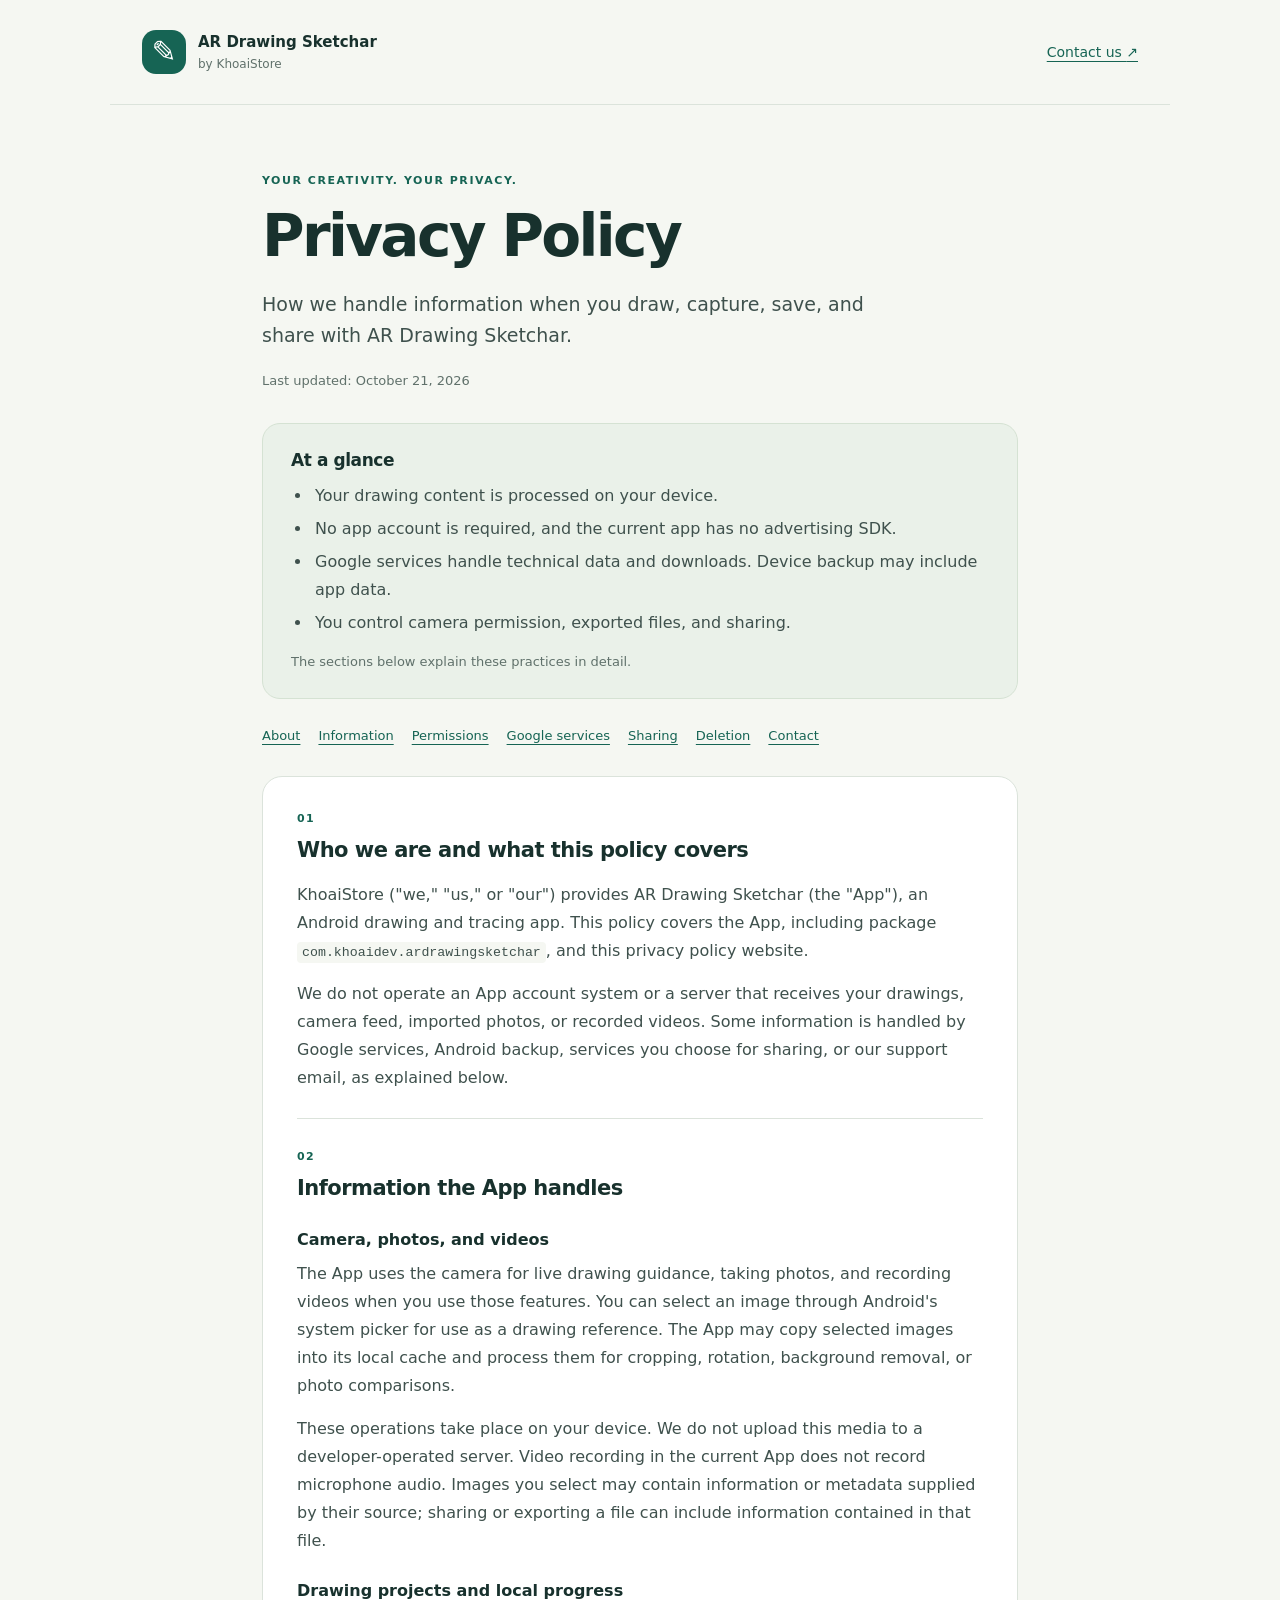
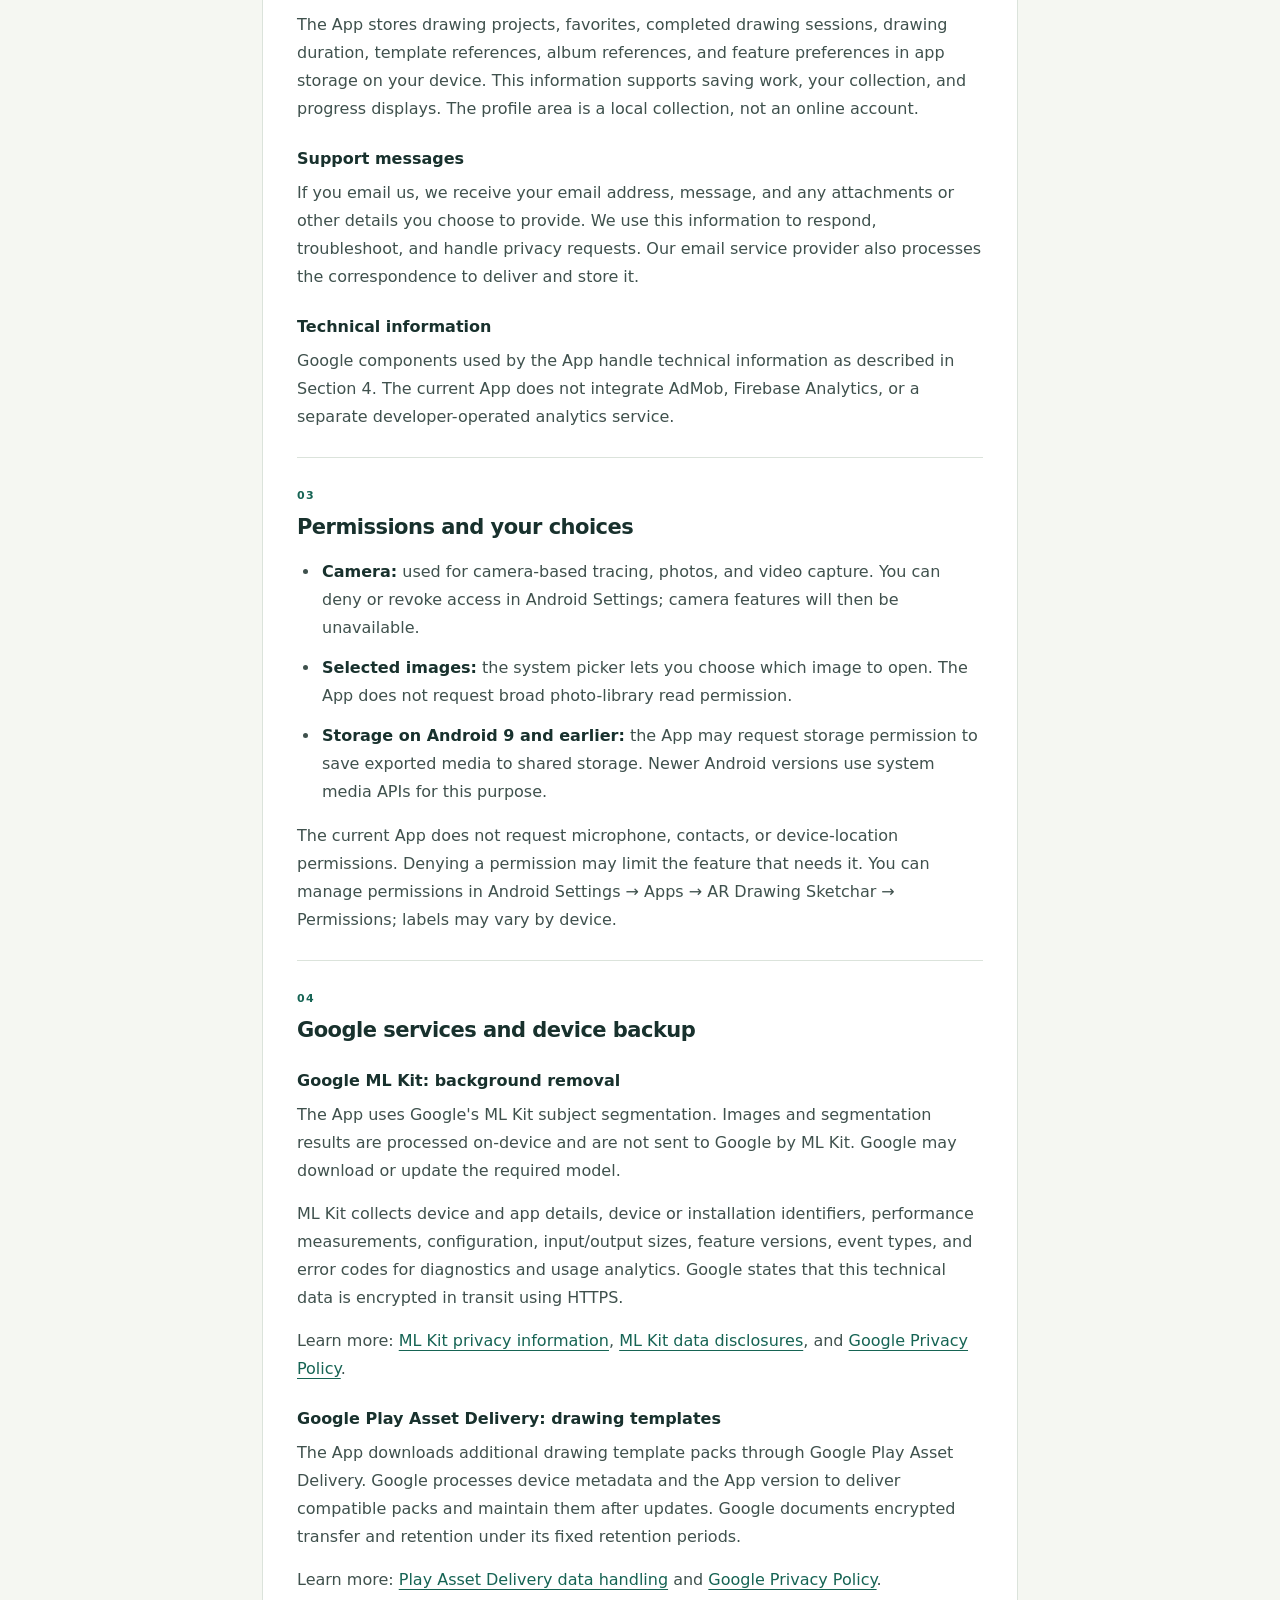
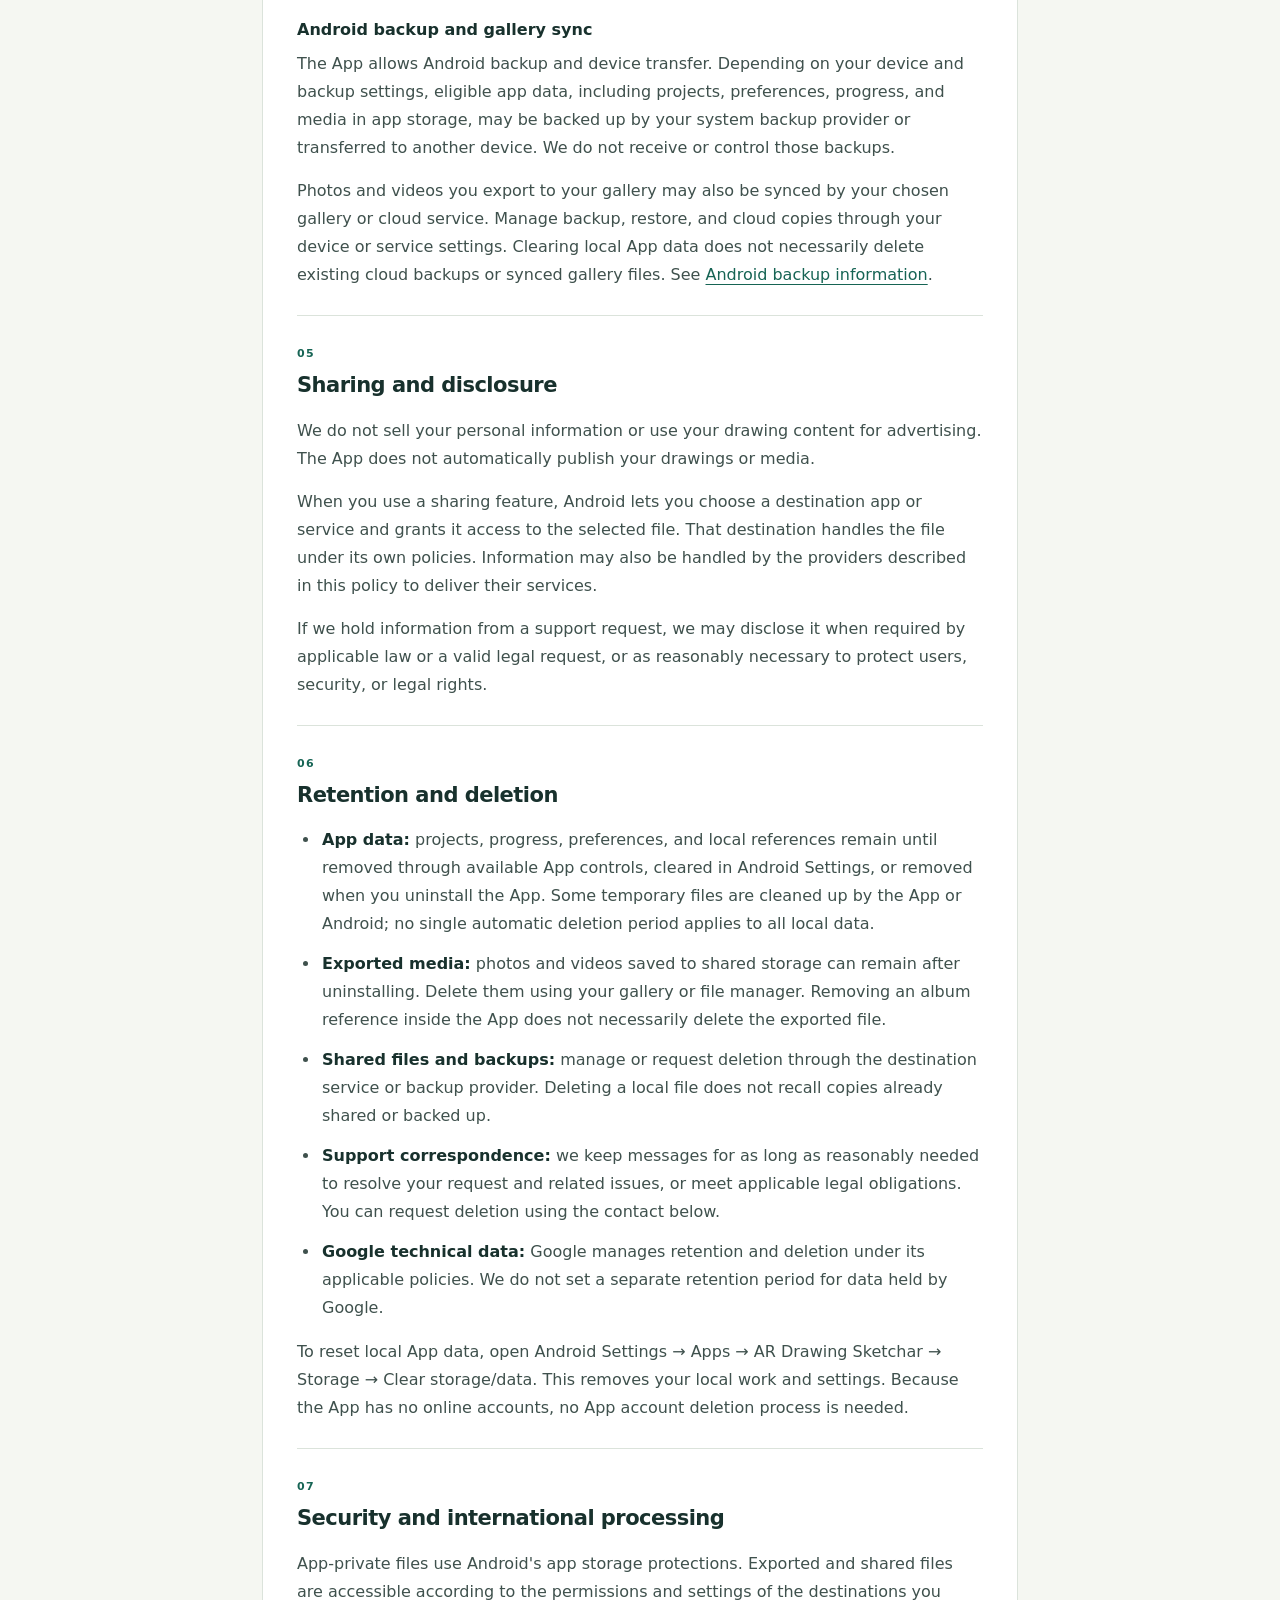
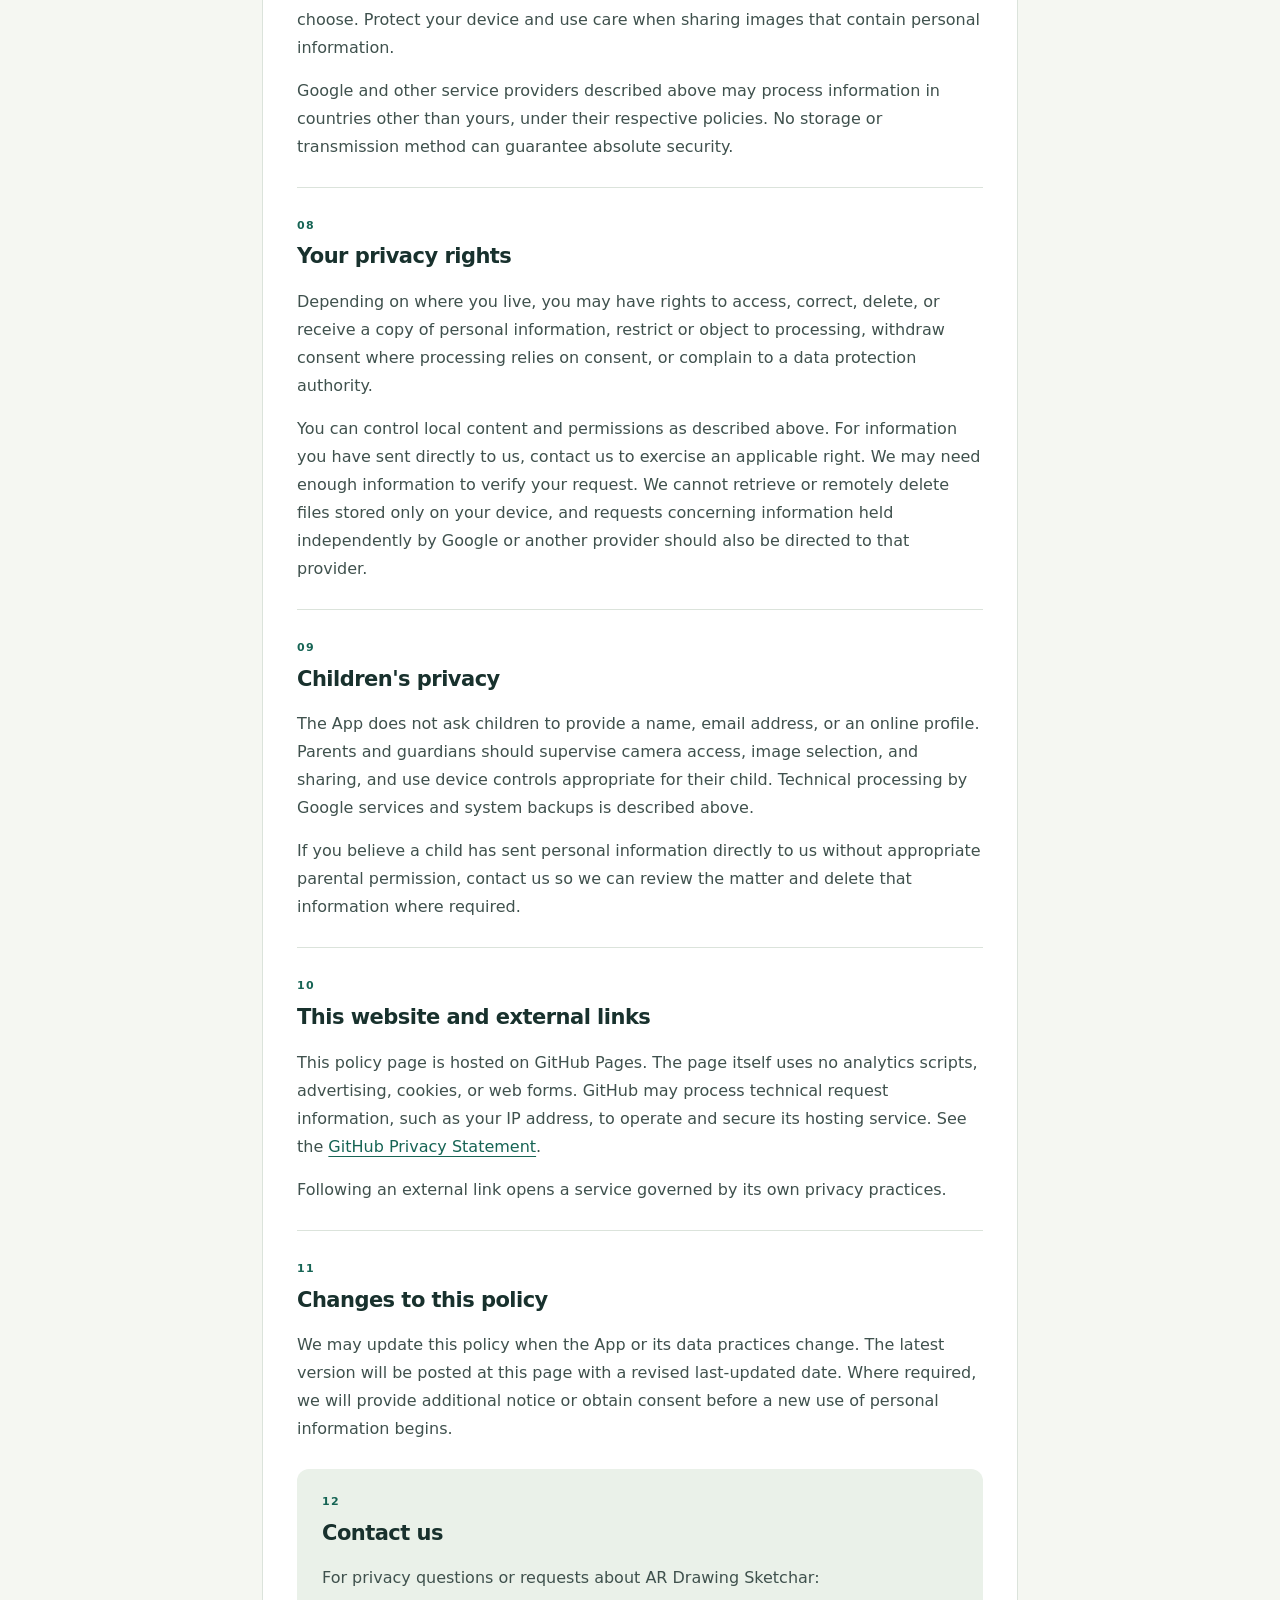
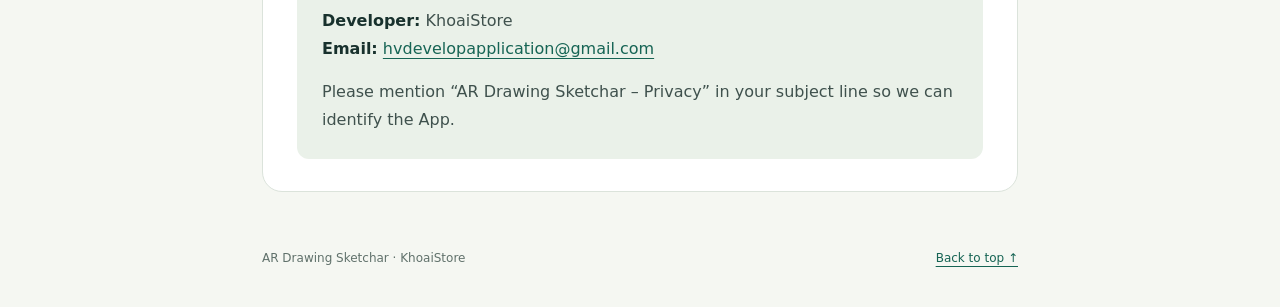
==== index.html @ 825a4960 "Publish AR Drawing Sketchar privacy policy" ====
<!doctype html>
<html lang="en">
<head>
  <meta charset="utf-8">
  <meta name="viewport" content="width=device-width, initial-scale=1">
  <meta name="description" content="Privacy Policy for AR Drawing Sketchar by KhoaiStore. Learn how camera, photos, videos, local drawing data, and Google services are handled.">
  <meta name="color-scheme" content="light">
  <meta name="theme-color" content="#166454">
  <title>Privacy Policy · AR Drawing Sketchar · KhoaiStore</title>
  <link rel="stylesheet" href="styles.css">
</head>
<body>
  <a class="skip-link" href="#policy">Skip to privacy policy</a>
  <header class="site-header">
    <div class="brand"><span class="brand-mark" aria-hidden="true">✎</span><div><strong>AR Drawing Sketchar</strong><span>by KhoaiStore</span></div></div>
    <a class="contact-link" href="mailto:hvdevelopapplication@gmail.com">Contact us <span aria-hidden="true">↗</span></a>
  </header>
  <main id="policy">
    <div class="hero">
      <p class="eyebrow">Your creativity. Your privacy.</p>
      <h1>Privacy Policy</h1>
      <p class="lead">How we handle information when you draw, capture, save, and share with AR Drawing Sketchar.</p>
      <p class="updated">Last updated: <time datetime="2026-10-21">October 21, 2026</time></p>
    </div>
    <aside class="overview" aria-labelledby="overview-title">
      <h2 id="overview-title">At a glance</h2>
      <ul>
        <li>Your drawing content is processed on your device.</li>
        <li>No app account is required, and the current app has no advertising SDK.</li>
        <li>Google services handle technical data and downloads. Device backup may include app data.</li>
        <li>You control camera permission, exported files, and sharing.</li>
      </ul>
      <p>The sections below explain these practices in detail.</p>
    </aside>
    <nav class="contents" aria-label="Policy sections">
      <a href="#about">About</a><a href="#information">Information</a><a href="#permissions">Permissions</a><a href="#services">Google services</a><a href="#sharing">Sharing</a><a href="#retention">Deletion</a><a href="#contact">Contact</a>
    </nav>
    <article>
      <section id="about">
        <h2><span class="section-number">01</span> Who we are and what this policy covers</h2>
        <p>KhoaiStore ("we," "us," or "our") provides AR Drawing Sketchar (the "App"), an Android drawing and tracing app. This policy covers the App, including package <code>com.khoaidev.ardrawingsketchar</code>, and this privacy policy website.</p>
        <p>We do not operate an App account system or a server that receives your drawings, camera feed, imported photos, or recorded videos. Some information is handled by Google services, Android backup, services you choose for sharing, or our support email, as explained below.</p>
      </section>
      <section id="information">
        <h2><span class="section-number">02</span> Information the App handles</h2>
        <h3>Camera, photos, and videos</h3>
        <p>The App uses the camera for live drawing guidance, taking photos, and recording videos when you use those features. You can select an image through Android's system picker for use as a drawing reference. The App may copy selected images into its local cache and process them for cropping, rotation, background removal, or photo comparisons.</p>
        <p>These operations take place on your device. We do not upload this media to a developer-operated server. Video recording in the current App does not record microphone audio. Images you select may contain information or metadata supplied by their source; sharing or exporting a file can include information contained in that file.</p>
        <h3>Drawing projects and local progress</h3>
        <p>The App stores drawing projects, favorites, completed drawing sessions, drawing duration, template references, album references, and feature preferences in app storage on your device. This information supports saving work, your collection, and progress displays. The profile area is a local collection, not an online account.</p>
        <h3>Support messages</h3>
        <p>If you email us, we receive your email address, message, and any attachments or other details you choose to provide. We use this information to respond, troubleshoot, and handle privacy requests. Our email service provider also processes the correspondence to deliver and store it.</p>
        <h3>Technical information</h3>
        <p>Google components used by the App handle technical information as described in Section 4. The current App does not integrate AdMob, Firebase Analytics, or a separate developer-operated analytics service.</p>
      </section>
      <section id="permissions">
        <h2><span class="section-number">03</span> Permissions and your choices</h2>
        <ul>
          <li><strong>Camera:</strong> used for camera-based tracing, photos, and video capture. You can deny or revoke access in Android Settings; camera features will then be unavailable.</li>
          <li><strong>Selected images:</strong> the system picker lets you choose which image to open. The App does not request broad photo-library read permission.</li>
          <li><strong>Storage on Android 9 and earlier:</strong> the App may request storage permission to save exported media to shared storage. Newer Android versions use system media APIs for this purpose.</li>
        </ul>
        <p>The current App does not request microphone, contacts, or device-location permissions. Denying a permission may limit the feature that needs it. You can manage permissions in Android Settings → Apps → AR Drawing Sketchar → Permissions; labels may vary by device.</p>
      </section>
      <section id="services">
        <h2><span class="section-number">04</span> Google services and device backup</h2>
        <h3>Google ML Kit: background removal</h3>
        <p>The App uses Google's ML Kit subject segmentation. Images and segmentation results are processed on-device and are not sent to Google by ML Kit. Google may download or update the required model.</p>
        <p>ML Kit collects device and app details, device or installation identifiers, performance measurements, configuration, input/output sizes, feature versions, event types, and error codes for diagnostics and usage analytics. Google states that this technical data is encrypted in transit using HTTPS.</p>
        <p>Learn more: <a href="https://developers.google.com/ml-kit/terms">ML Kit privacy information</a>, <a href="https://developers.google.com/ml-kit/android-data-disclosure">ML Kit data disclosures</a>, and <a href="https://policies.google.com/privacy">Google Privacy Policy</a>.</p>
        <h3>Google Play Asset Delivery: drawing templates</h3>
        <p>The App downloads additional drawing template packs through Google Play Asset Delivery. Google processes device metadata and the App version to deliver compatible packs and maintain them after updates. Google documents encrypted transfer and retention under its fixed retention periods.</p>
        <p>Learn more: <a href="https://developer.android.com/guide/playcore/asset-delivery">Play Asset Delivery data handling</a> and <a href="https://policies.google.com/privacy">Google Privacy Policy</a>.</p>
        <h3>Android backup and gallery sync</h3>
        <p>The App allows Android backup and device transfer. Depending on your device and backup settings, eligible app data, including projects, preferences, progress, and media in app storage, may be backed up by your system backup provider or transferred to another device. We do not receive or control those backups.</p>
        <p>Photos and videos you export to your gallery may also be synced by your chosen gallery or cloud service. Manage backup, restore, and cloud copies through your device or service settings. Clearing local App data does not necessarily delete existing cloud backups or synced gallery files. See <a href="https://developer.android.com/identity/data/autobackup">Android backup information</a>.</p>
      </section>
      <section id="sharing">
        <h2><span class="section-number">05</span> Sharing and disclosure</h2>
        <p>We do not sell your personal information or use your drawing content for advertising. The App does not automatically publish your drawings or media.</p>
        <p>When you use a sharing feature, Android lets you choose a destination app or service and grants it access to the selected file. That destination handles the file under its own policies. Information may also be handled by the providers described in this policy to deliver their services.</p>
        <p>If we hold information from a support request, we may disclose it when required by applicable law or a valid legal request, or as reasonably necessary to protect users, security, or legal rights.</p>
      </section>
      <section id="retention">
        <h2><span class="section-number">06</span> Retention and deletion</h2>
        <ul>
          <li><strong>App data:</strong> projects, progress, preferences, and local references remain until removed through available App controls, cleared in Android Settings, or removed when you uninstall the App. Some temporary files are cleaned up by the App or Android; no single automatic deletion period applies to all local data.</li>
          <li><strong>Exported media:</strong> photos and videos saved to shared storage can remain after uninstalling. Delete them using your gallery or file manager. Removing an album reference inside the App does not necessarily delete the exported file.</li>
          <li><strong>Shared files and backups:</strong> manage or request deletion through the destination service or backup provider. Deleting a local file does not recall copies already shared or backed up.</li>
          <li><strong>Support correspondence:</strong> we keep messages for as long as reasonably needed to resolve your request and related issues, or meet applicable legal obligations. You can request deletion using the contact below.</li>
          <li><strong>Google technical data:</strong> Google manages retention and deletion under its applicable policies. We do not set a separate retention period for data held by Google.</li>
        </ul>
        <p>To reset local App data, open Android Settings → Apps → AR Drawing Sketchar → Storage → Clear storage/data. This removes your local work and settings. Because the App has no online accounts, no App account deletion process is needed.</p>
      </section>
      <section id="security">
        <h2><span class="section-number">07</span> Security and international processing</h2>
        <p>App-private files use Android's app storage protections. Exported and shared files are accessible according to the permissions and settings of the destinations you choose. Protect your device and use care when sharing images that contain personal information.</p>
        <p>Google and other service providers described above may process information in countries other than yours, under their respective policies. No storage or transmission method can guarantee absolute security.</p>
      </section>
      <section id="rights">
        <h2><span class="section-number">08</span> Your privacy rights</h2>
        <p>Depending on where you live, you may have rights to access, correct, delete, or receive a copy of personal information, restrict or object to processing, withdraw consent where processing relies on consent, or complain to a data protection authority.</p>
        <p>You can control local content and permissions as described above. For information you have sent directly to us, contact us to exercise an applicable right. We may need enough information to verify your request. We cannot retrieve or remotely delete files stored only on your device, and requests concerning information held independently by Google or another provider should also be directed to that provider.</p>
      </section>
      <section id="children">
        <h2><span class="section-number">09</span> Children's privacy</h2>
        <p>The App does not ask children to provide a name, email address, or an online profile. Parents and guardians should supervise camera access, image selection, and sharing, and use device controls appropriate for their child. Technical processing by Google services and system backups is described above.</p>
        <p>If you believe a child has sent personal information directly to us without appropriate parental permission, contact us so we can review the matter and delete that information where required.</p>
      </section>
      <section id="website">
        <h2><span class="section-number">10</span> This website and external links</h2>
        <p>This policy page is hosted on GitHub Pages. The page itself uses no analytics scripts, advertising, cookies, or web forms. GitHub may process technical request information, such as your IP address, to operate and secure its hosting service. See the <a href="https://docs.github.com/en/site-policy/privacy-policies/github-general-privacy-statement">GitHub Privacy Statement</a>.</p>
        <p>Following an external link opens a service governed by its own privacy practices.</p>
      </section>
      <section id="changes">
        <h2><span class="section-number">11</span> Changes to this policy</h2>
        <p>We may update this policy when the App or its data practices change. The latest version will be posted at this page with a revised last-updated date. Where required, we will provide additional notice or obtain consent before a new use of personal information begins.</p>
      </section>
      <section id="contact" class="contact-card">
        <h2><span class="section-number">12</span> Contact us</h2>
        <p>For privacy questions or requests about AR Drawing Sketchar:</p>
        <p><strong>Developer:</strong> KhoaiStore<br><strong>Email:</strong> <a href="mailto:hvdevelopapplication@gmail.com">hvdevelopapplication@gmail.com</a></p>
        <p>Please mention “AR Drawing Sketchar – Privacy” in your subject line so we can identify the App.</p>
      </section>
    </article>
  </main>
  <footer><p>AR Drawing Sketchar · KhoaiStore</p><a href="#policy">Back to top ↑</a></footer>
</body>
</html>
---- styles.css ----
:root{--ink:#18312d;--body:#3f514d;--muted:#60716b;--green:#166454;--paper:#fff;--canvas:#f5f7f2;--line:#dbe3db;--soft:#eaf1e9}
*{box-sizing:border-box}
html{scroll-behavior:smooth;scroll-padding-top:24px}
body{margin:0;background:var(--canvas);color:var(--body);font-family:system-ui,-apple-system,BlinkMacSystemFont,"Segoe UI",sans-serif;font-size:16px;line-height:1.75;-webkit-font-smoothing:antialiased}
a{color:var(--green);text-underline-offset:4px;text-decoration-thickness:1px;overflow-wrap:anywhere}
a:hover{text-decoration-thickness:2px}
a:focus-visible{outline:3px solid var(--green);outline-offset:5px;border-radius:2px}
.skip-link{position:absolute;top:-80px;left:16px;padding:10px 16px;background:var(--paper);z-index:2}
.skip-link:focus{top:12px}
.site-header{max-width:1060px;margin:auto;padding:30px 32px;display:flex;align-items:center;justify-content:space-between;gap:24px;border-bottom:1px solid var(--line)}
.brand{display:flex;align-items:center;gap:12px;color:var(--ink);line-height:1.4}
.brand-mark{display:grid;place-items:center;width:44px;height:44px;background:var(--green);color:#fff;font-size:30px;border-radius:14px;flex:none}
.brand strong{display:block;font-size:15px;font-weight:650}
.brand span:not(.brand-mark){display:block;font-size:12px;color:var(--muted);margin-top:3px}
.contact-link{font-size:14px;white-space:nowrap}
main{max-width:820px;margin:0 auto;padding:0 32px 56px}
.hero{padding:66px 0 30px}
.eyebrow{text-transform:uppercase;letter-spacing:.14em;color:var(--green);font-size:11px;font-weight:750;margin:0 0 14px}
h1{font-size:clamp(38px,7vw,58px);line-height:1.12;letter-spacing:-.045em;font-weight:650;color:var(--ink);margin:0 0 20px}
.lead{font-size:19px;line-height:1.6;max-width:620px;margin:0 0 20px}
.updated{font-size:13px;color:var(--muted);margin:0}
.overview{background:var(--soft);border:1px solid #d5e2d3;border-radius:18px;padding:24px 28px;margin-bottom:26px}
.overview h2{font-size:17px;margin:0 0 10px}
.overview ul{padding-left:21px;margin:0}
.overview li{padding-left:3px;margin:5px 0}
.overview p{font-size:13px;color:var(--muted);margin:14px 0 0}
.contents{display:flex;flex-wrap:wrap;gap:9px 18px;padding:0 0 28px;font-size:13px}
article{background:var(--paper);border:1px solid var(--line);border-radius:20px;padding:4px 34px 32px}
section{padding-top:30px;scroll-margin-top:20px}
section+section{margin-top:26px;border-top:1px solid var(--line)}
h2{font-size:21px;font-weight:650;letter-spacing:-.025em;line-height:1.45;color:var(--ink);margin:0 0 16px}
.section-number{display:block;font-size:11px;letter-spacing:.12em;color:var(--green);margin-bottom:8px}
h3{font-size:16px;color:var(--ink);line-height:1.5;margin:24px 0 8px;font-weight:650}
p{margin:0 0 15px}
section p:last-child{margin-bottom:0}
ul{padding-left:23px;margin:0 0 16px}
li{margin:0 0 12px;padding-left:2px}
strong{color:var(--ink);font-weight:650}
code{font-size:.83em;background:var(--canvas);padding:3px 5px;border-radius:4px;overflow-wrap:anywhere}
.contact-card{background:var(--soft);padding:25px;border-radius:12px;border-top:0}
footer{max-width:820px;margin:0 auto;padding:0 32px 38px;display:flex;justify-content:space-between;gap:20px;color:var(--muted);font-size:12px}
footer p{margin:0}
@media(max-width:540px){.site-header{padding:22px 20px;gap:14px}.brand strong{font-size:13px}.brand-mark{height:38px;width:38px}.contact-link{font-size:12px}main{padding:0 18px 36px}.hero{padding-top:44px}.lead{font-size:17px}.overview{padding:21px}.contents{gap:8px 16px}article{padding:0 21px 24px;border-radius:16px}h2{font-size:20px}.contact-card{padding:20px;margin-left:-5px;margin-right:-5px}footer{padding:0 20px 28px;flex-wrap:wrap}}
@media(prefers-reduced-motion:reduce){html{scroll-behavior:auto}}
@media print{body{background:#fff;color:#111;font-size:11pt}.site-header,.skip-link,.contents,footer{display:none}main{max-width:none;padding:0}.hero{padding:0 0 20px}h1{font-size:30pt}.lead{font-size:12pt}.overview{background:none;border:1px solid #aaa}article{border:0;padding:0}section{padding-top:18px}h2,h3{break-after:avoid}a{color:inherit}p,li{orphans:3;widows:3}.contact-card{background:none;border:1px solid #aaa}}
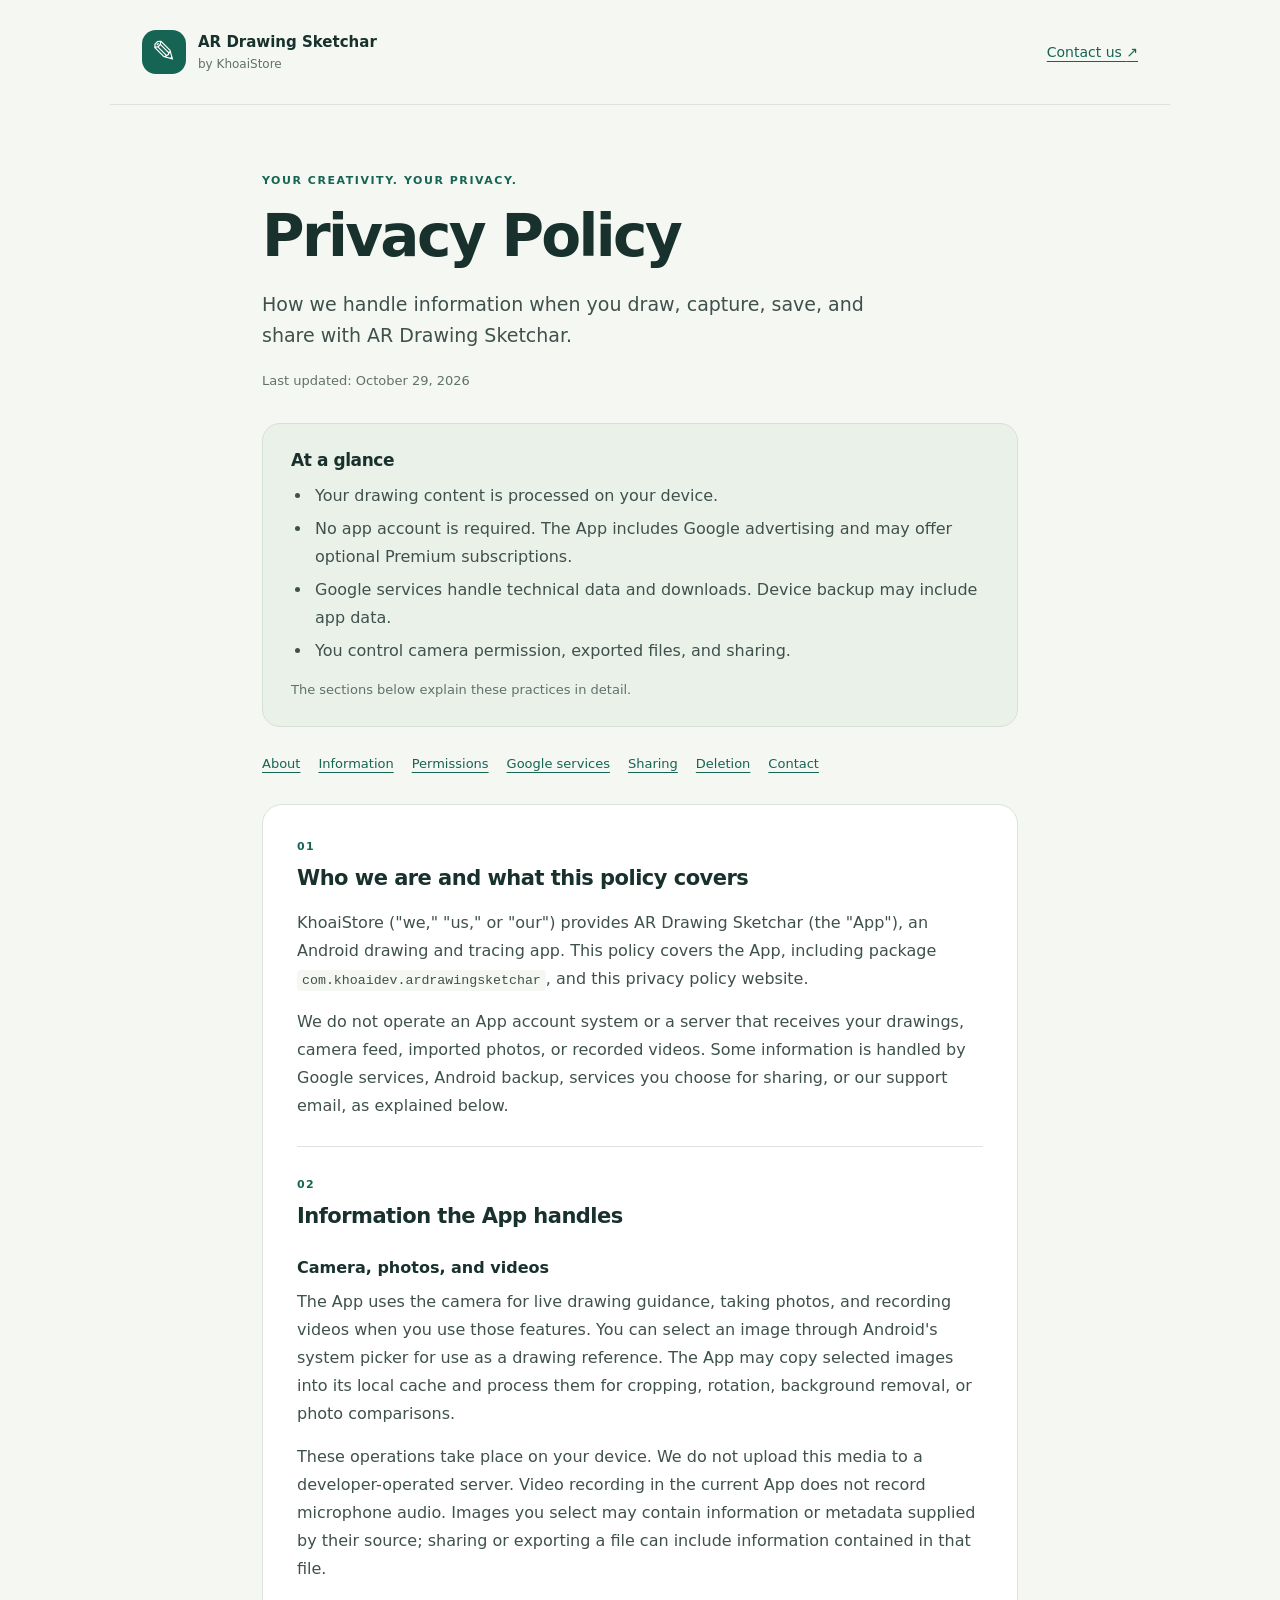
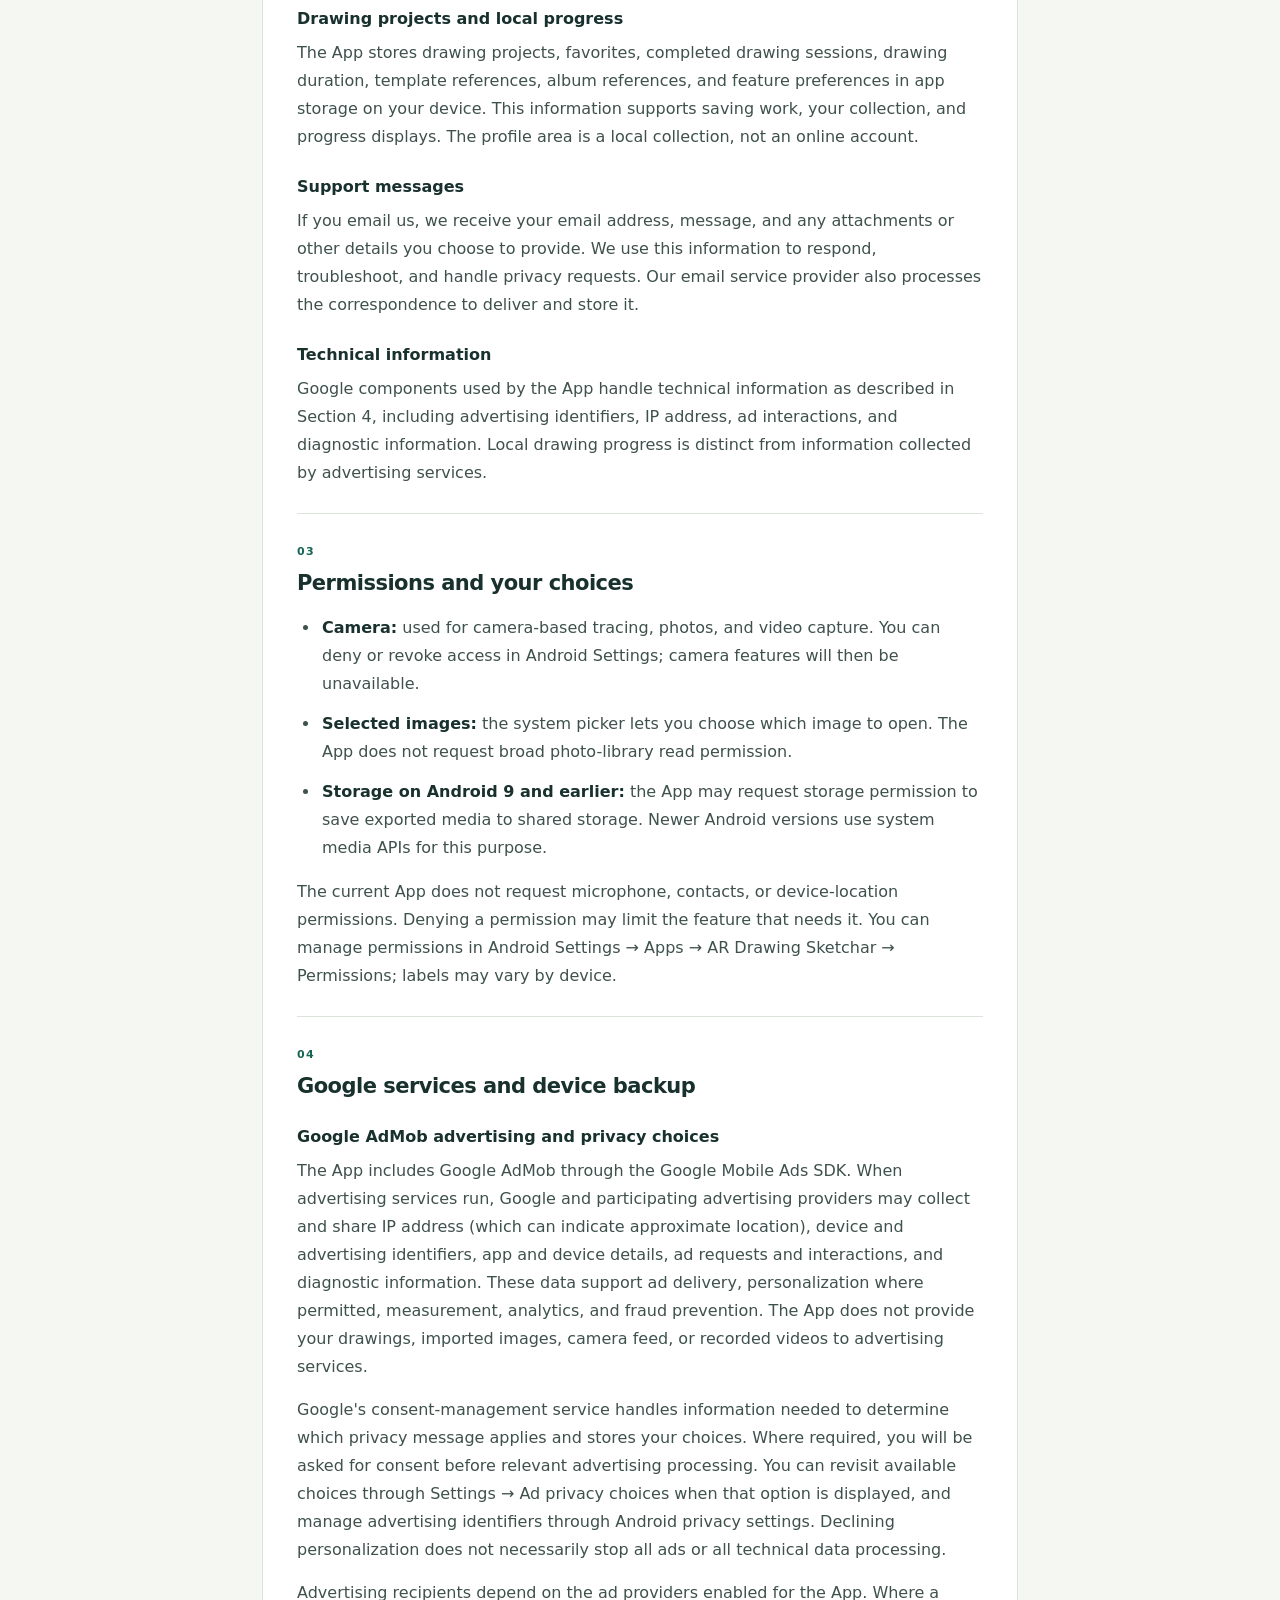
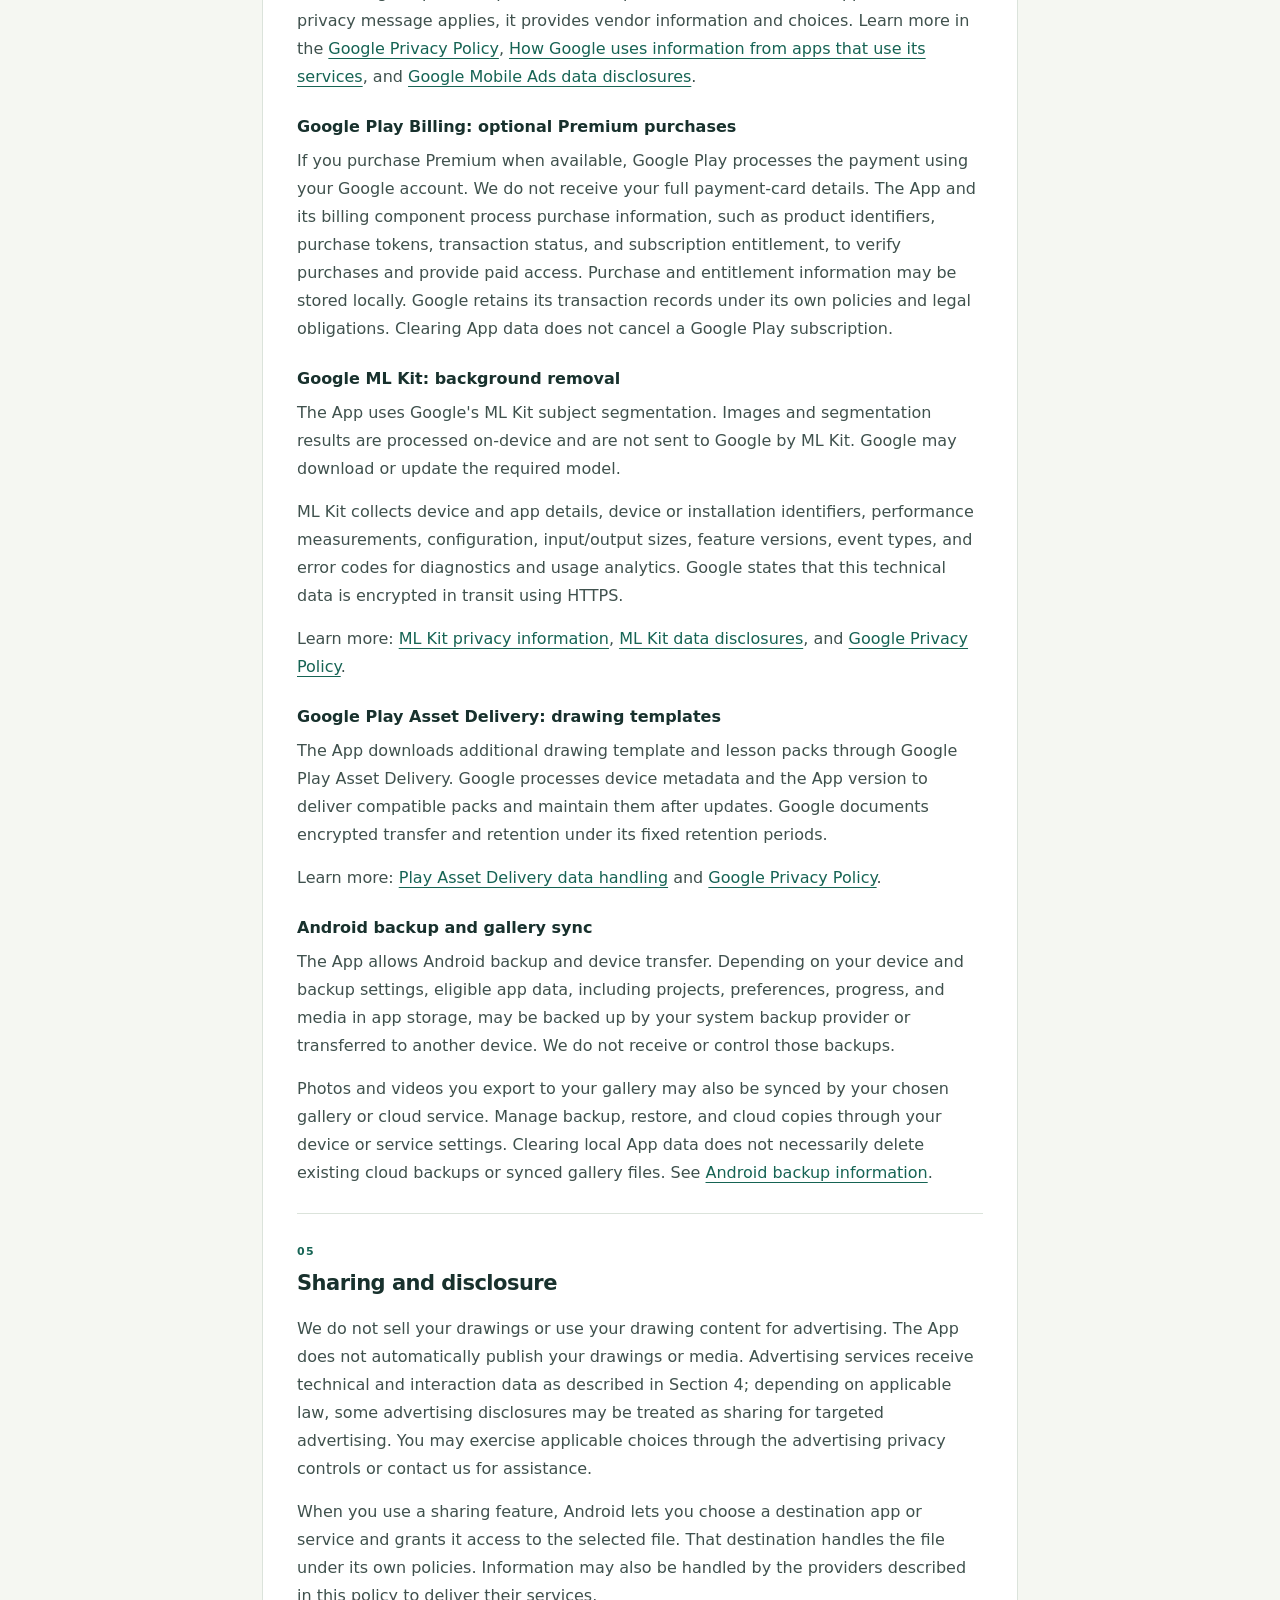
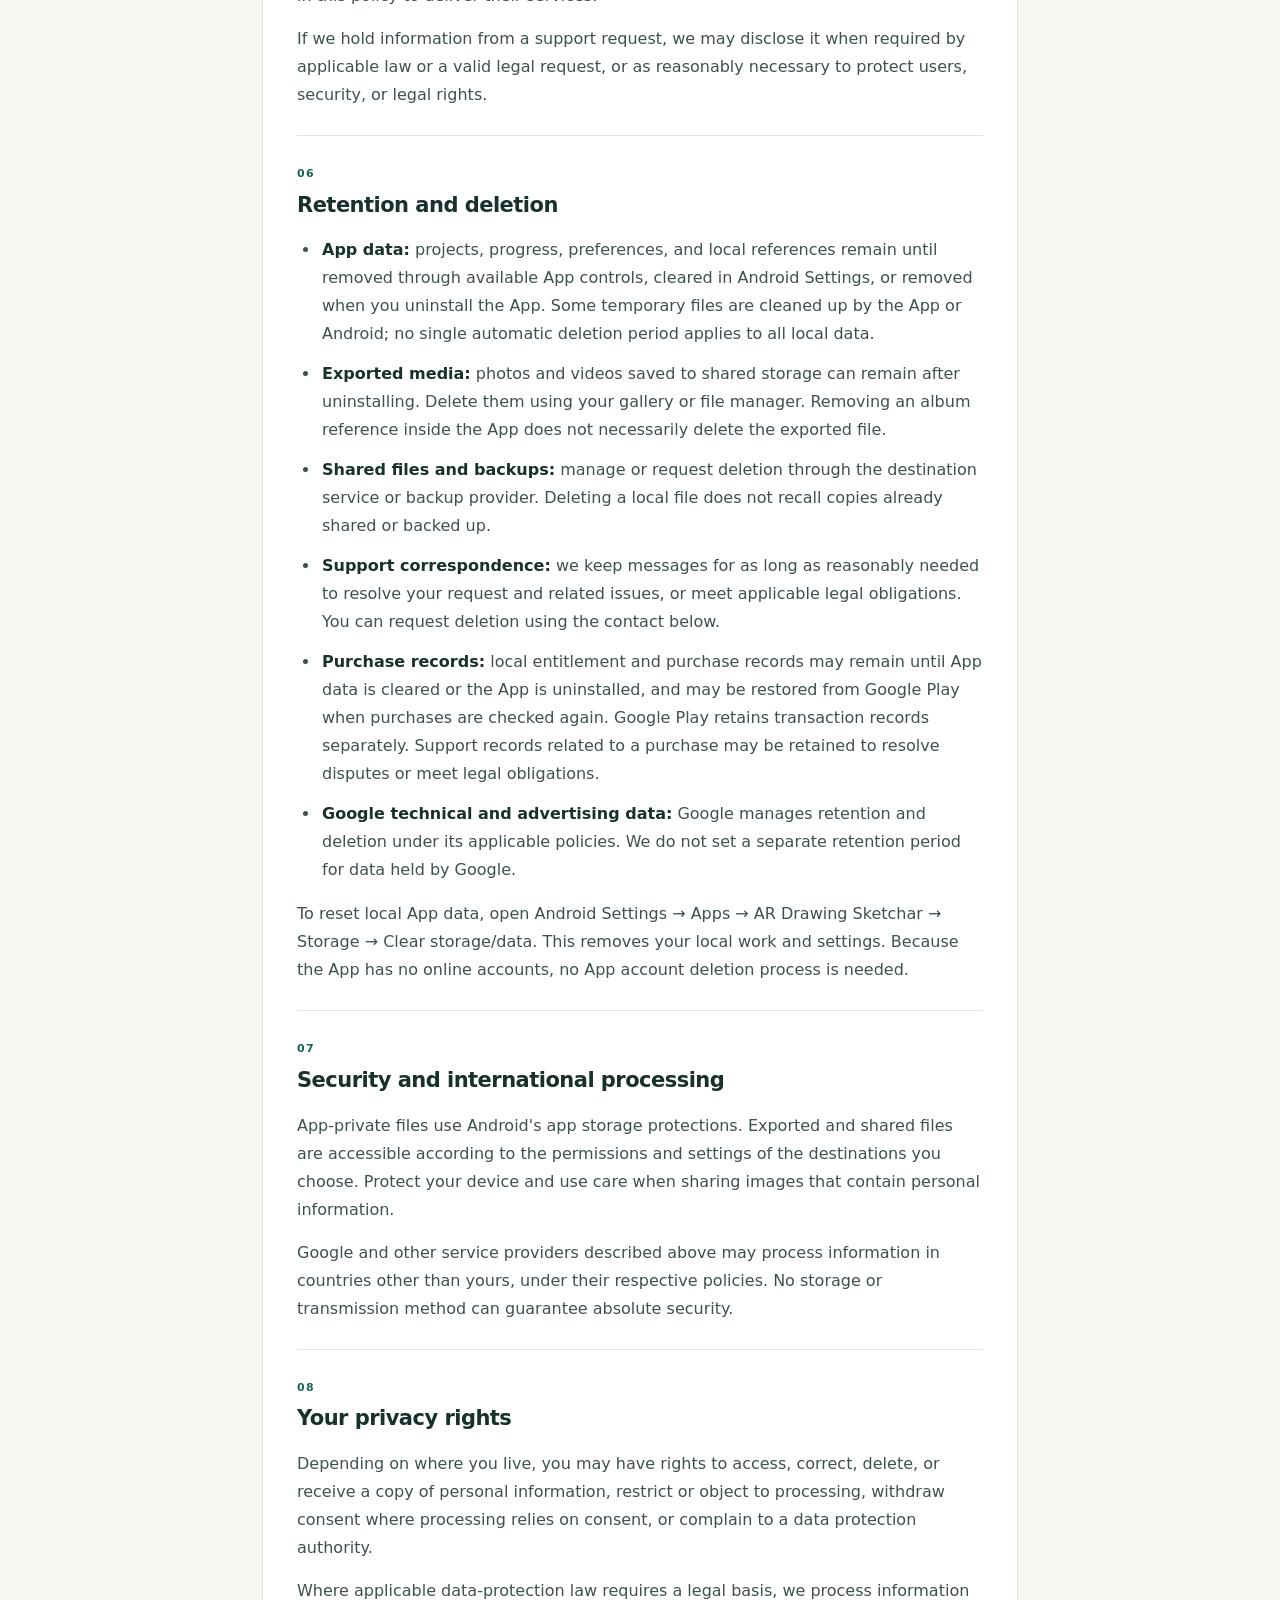
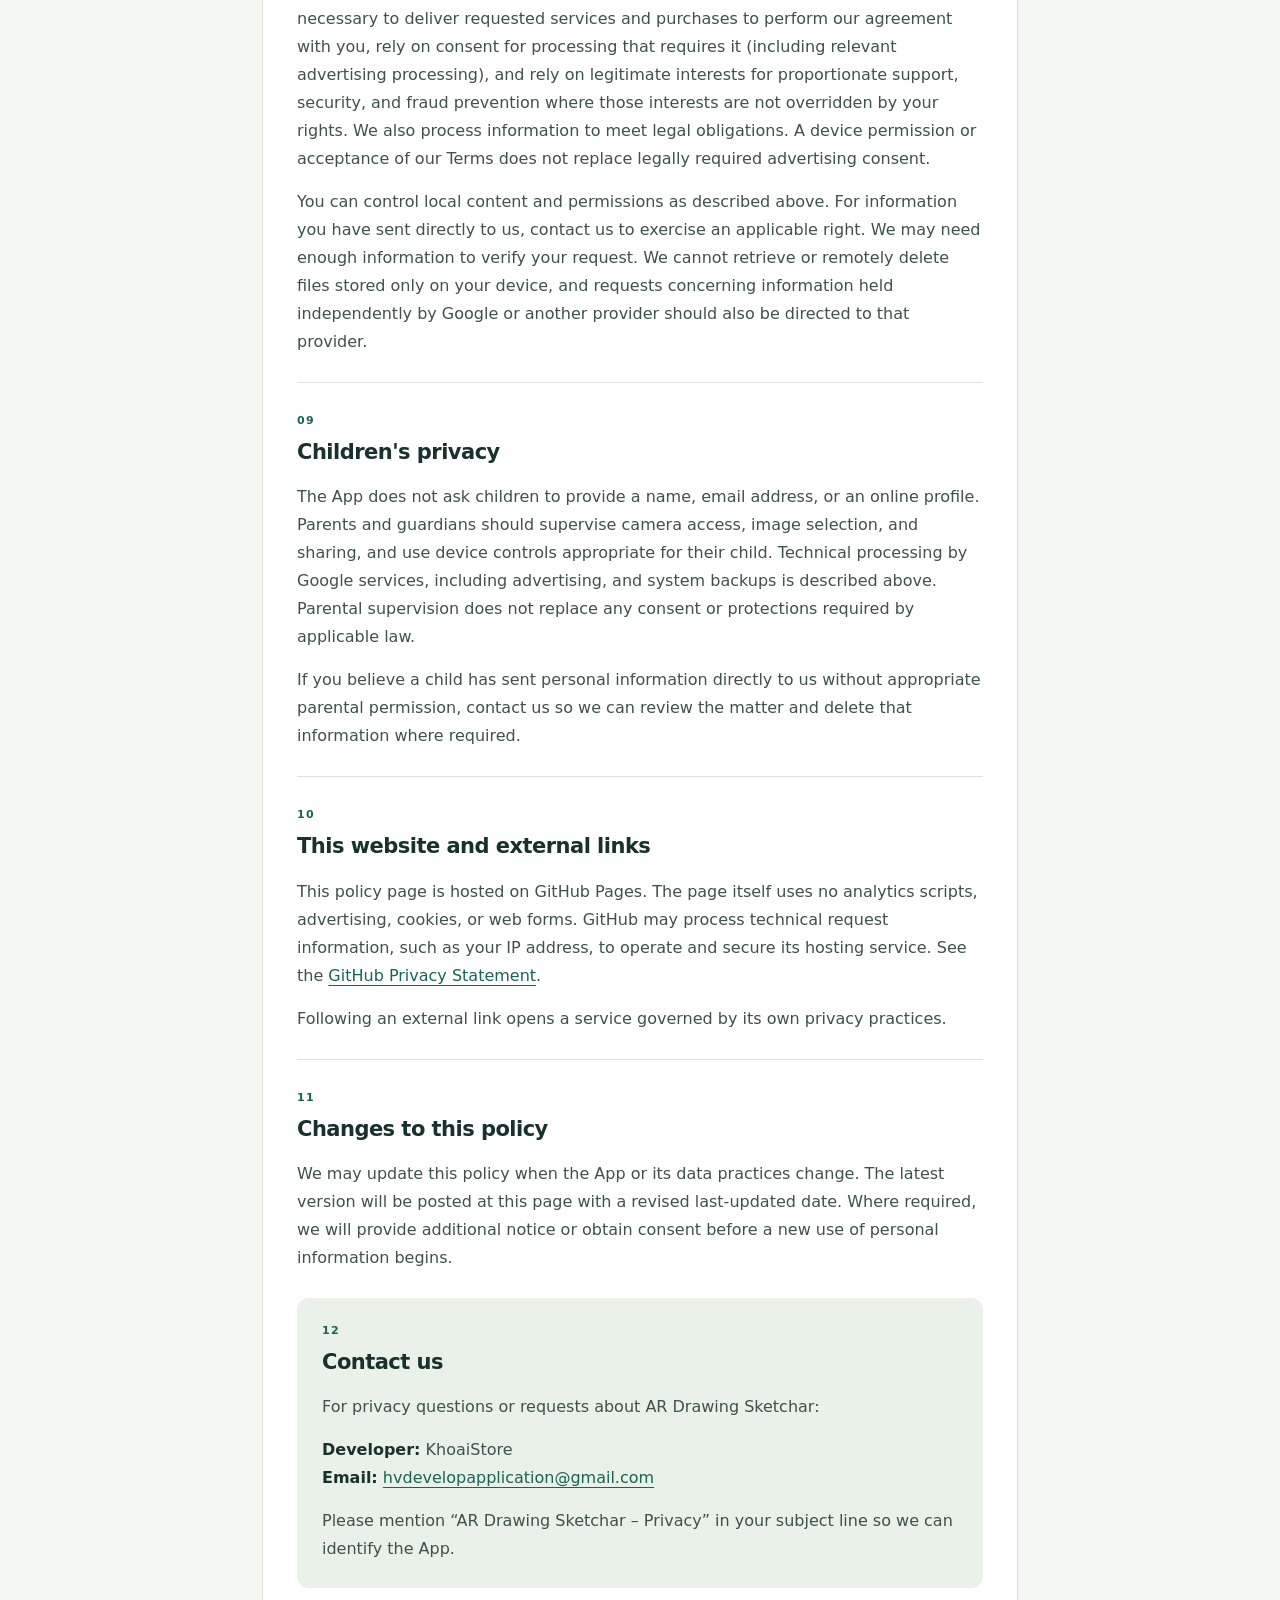
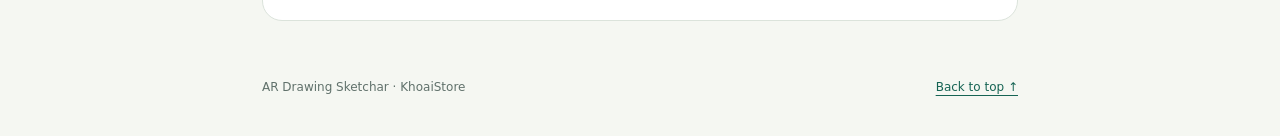
==== commit e1d46b4d: "Update privacy policy for advertising and Premium purchases" ====
--- a/index.html
+++ b/index.html
@@ -20,13 +20,13 @@
       <p class="eyebrow">Your creativity. Your privacy.</p>
       <h1>Privacy Policy</h1>
       <p class="lead">How we handle information when you draw, capture, save, and share with AR Drawing Sketchar.</p>
-      <p class="updated">Last updated: <time datetime="2026-10-21">October 21, 2026</time></p>
+      <p class="updated">Last updated: <time datetime="2026-10-29">October 29, 2026</time></p>
     </div>
     <aside class="overview" aria-labelledby="overview-title">
       <h2 id="overview-title">At a glance</h2>
       <ul>
         <li>Your drawing content is processed on your device.</li>
-        <li>No app account is required, and the current app has no advertising SDK.</li>
+        <li>No app account is required. The App includes Google advertising and may offer optional Premium subscriptions.</li>
         <li>Google services handle technical data and downloads. Device backup may include app data.</li>
         <li>You control camera permission, exported files, and sharing.</li>
       </ul>
@@ -51,7 +51,7 @@
         <h3>Support messages</h3>
         <p>If you email us, we receive your email address, message, and any attachments or other details you choose to provide. We use this information to respond, troubleshoot, and handle privacy requests. Our email service provider also processes the correspondence to deliver and store it.</p>
         <h3>Technical information</h3>
-        <p>Google components used by the App handle technical information as described in Section 4. The current App does not integrate AdMob, Firebase Analytics, or a separate developer-operated analytics service.</p>
+        <p>Google components used by the App handle technical information as described in Section 4, including advertising identifiers, IP address, ad interactions, and diagnostic information. Local drawing progress is distinct from information collected by advertising services.</p>
       </section>
       <section id="permissions">
         <h2><span class="section-number">03</span> Permissions and your choices</h2>
@@ -64,12 +64,18 @@
       </section>
       <section id="services">
         <h2><span class="section-number">04</span> Google services and device backup</h2>
+        <h3>Google AdMob advertising and privacy choices</h3>
+        <p>The App includes Google AdMob through the Google Mobile Ads SDK. When advertising services run, Google and participating advertising providers may collect and share IP address (which can indicate approximate location), device and advertising identifiers, app and device details, ad requests and interactions, and diagnostic information. These data support ad delivery, personalization where permitted, measurement, analytics, and fraud prevention. The App does not provide your drawings, imported images, camera feed, or recorded videos to advertising services.</p>
+        <p>Google's consent-management service handles information needed to determine which privacy message applies and stores your choices. Where required, you will be asked for consent before relevant advertising processing. You can revisit available choices through Settings → Ad privacy choices when that option is displayed, and manage advertising identifiers through Android privacy settings. Declining personalization does not necessarily stop all ads or all technical data processing.</p>
+        <p>Advertising recipients depend on the ad providers enabled for the App. Where a privacy message applies, it provides vendor information and choices. Learn more in the <a href="https://policies.google.com/privacy">Google Privacy Policy</a>, <a href="https://policies.google.com/technologies/partner-sites">How Google uses information from apps that use its services</a>, and <a href="https://developers.google.com/admob/android/next-gen/privacy/play-data-disclosure">Google Mobile Ads data disclosures</a>.</p>
+        <h3>Google Play Billing: optional Premium purchases</h3>
+        <p>If you purchase Premium when available, Google Play processes the payment using your Google account. We do not receive your full payment-card details. The App and its billing component process purchase information, such as product identifiers, purchase tokens, transaction status, and subscription entitlement, to verify purchases and provide paid access. Purchase and entitlement information may be stored locally. Google retains its transaction records under its own policies and legal obligations. Clearing App data does not cancel a Google Play subscription.</p>
         <h3>Google ML Kit: background removal</h3>
         <p>The App uses Google's ML Kit subject segmentation. Images and segmentation results are processed on-device and are not sent to Google by ML Kit. Google may download or update the required model.</p>
         <p>ML Kit collects device and app details, device or installation identifiers, performance measurements, configuration, input/output sizes, feature versions, event types, and error codes for diagnostics and usage analytics. Google states that this technical data is encrypted in transit using HTTPS.</p>
         <p>Learn more: <a href="https://developers.google.com/ml-kit/terms">ML Kit privacy information</a>, <a href="https://developers.google.com/ml-kit/android-data-disclosure">ML Kit data disclosures</a>, and <a href="https://policies.google.com/privacy">Google Privacy Policy</a>.</p>
         <h3>Google Play Asset Delivery: drawing templates</h3>
-        <p>The App downloads additional drawing template packs through Google Play Asset Delivery. Google processes device metadata and the App version to deliver compatible packs and maintain them after updates. Google documents encrypted transfer and retention under its fixed retention periods.</p>
+        <p>The App downloads additional drawing template and lesson packs through Google Play Asset Delivery. Google processes device metadata and the App version to deliver compatible packs and maintain them after updates. Google documents encrypted transfer and retention under its fixed retention periods.</p>
         <p>Learn more: <a href="https://developer.android.com/guide/playcore/asset-delivery">Play Asset Delivery data handling</a> and <a href="https://policies.google.com/privacy">Google Privacy Policy</a>.</p>
         <h3>Android backup and gallery sync</h3>
         <p>The App allows Android backup and device transfer. Depending on your device and backup settings, eligible app data, including projects, preferences, progress, and media in app storage, may be backed up by your system backup provider or transferred to another device. We do not receive or control those backups.</p>
@@ -77,7 +83,7 @@
       </section>
       <section id="sharing">
         <h2><span class="section-number">05</span> Sharing and disclosure</h2>
-        <p>We do not sell your personal information or use your drawing content for advertising. The App does not automatically publish your drawings or media.</p>
+        <p>We do not sell your drawings or use your drawing content for advertising. The App does not automatically publish your drawings or media. Advertising services receive technical and interaction data as described in Section 4; depending on applicable law, some advertising disclosures may be treated as sharing for targeted advertising. You may exercise applicable choices through the advertising privacy controls or contact us for assistance.</p>
         <p>When you use a sharing feature, Android lets you choose a destination app or service and grants it access to the selected file. That destination handles the file under its own policies. Information may also be handled by the providers described in this policy to deliver their services.</p>
         <p>If we hold information from a support request, we may disclose it when required by applicable law or a valid legal request, or as reasonably necessary to protect users, security, or legal rights.</p>
       </section>
@@ -88,7 +94,8 @@
           <li><strong>Exported media:</strong> photos and videos saved to shared storage can remain after uninstalling. Delete them using your gallery or file manager. Removing an album reference inside the App does not necessarily delete the exported file.</li>
           <li><strong>Shared files and backups:</strong> manage or request deletion through the destination service or backup provider. Deleting a local file does not recall copies already shared or backed up.</li>
           <li><strong>Support correspondence:</strong> we keep messages for as long as reasonably needed to resolve your request and related issues, or meet applicable legal obligations. You can request deletion using the contact below.</li>
-          <li><strong>Google technical data:</strong> Google manages retention and deletion under its applicable policies. We do not set a separate retention period for data held by Google.</li>
+          <li><strong>Purchase records:</strong> local entitlement and purchase records may remain until App data is cleared or the App is uninstalled, and may be restored from Google Play when purchases are checked again. Google Play retains transaction records separately. Support records related to a purchase may be retained to resolve disputes or meet legal obligations.</li>
+          <li><strong>Google technical and advertising data:</strong> Google manages retention and deletion under its applicable policies. We do not set a separate retention period for data held by Google.</li>
         </ul>
         <p>To reset local App data, open Android Settings → Apps → AR Drawing Sketchar → Storage → Clear storage/data. This removes your local work and settings. Because the App has no online accounts, no App account deletion process is needed.</p>
       </section>
@@ -100,11 +107,12 @@
       <section id="rights">
         <h2><span class="section-number">08</span> Your privacy rights</h2>
         <p>Depending on where you live, you may have rights to access, correct, delete, or receive a copy of personal information, restrict or object to processing, withdraw consent where processing relies on consent, or complain to a data protection authority.</p>
+        <p>Where applicable data-protection law requires a legal basis, we process information necessary to deliver requested services and purchases to perform our agreement with you, rely on consent for processing that requires it (including relevant advertising processing), and rely on legitimate interests for proportionate support, security, and fraud prevention where those interests are not overridden by your rights. We also process information to meet legal obligations. A device permission or acceptance of our Terms does not replace legally required advertising consent.</p>
         <p>You can control local content and permissions as described above. For information you have sent directly to us, contact us to exercise an applicable right. We may need enough information to verify your request. We cannot retrieve or remotely delete files stored only on your device, and requests concerning information held independently by Google or another provider should also be directed to that provider.</p>
       </section>
       <section id="children">
         <h2><span class="section-number">09</span> Children's privacy</h2>
-        <p>The App does not ask children to provide a name, email address, or an online profile. Parents and guardians should supervise camera access, image selection, and sharing, and use device controls appropriate for their child. Technical processing by Google services and system backups is described above.</p>
+        <p>The App does not ask children to provide a name, email address, or an online profile. Parents and guardians should supervise camera access, image selection, and sharing, and use device controls appropriate for their child. Technical processing by Google services, including advertising, and system backups is described above. Parental supervision does not replace any consent or protections required by applicable law.</p>
         <p>If you believe a child has sent personal information directly to us without appropriate parental permission, contact us so we can review the matter and delete that information where required.</p>
       </section>
       <section id="website">
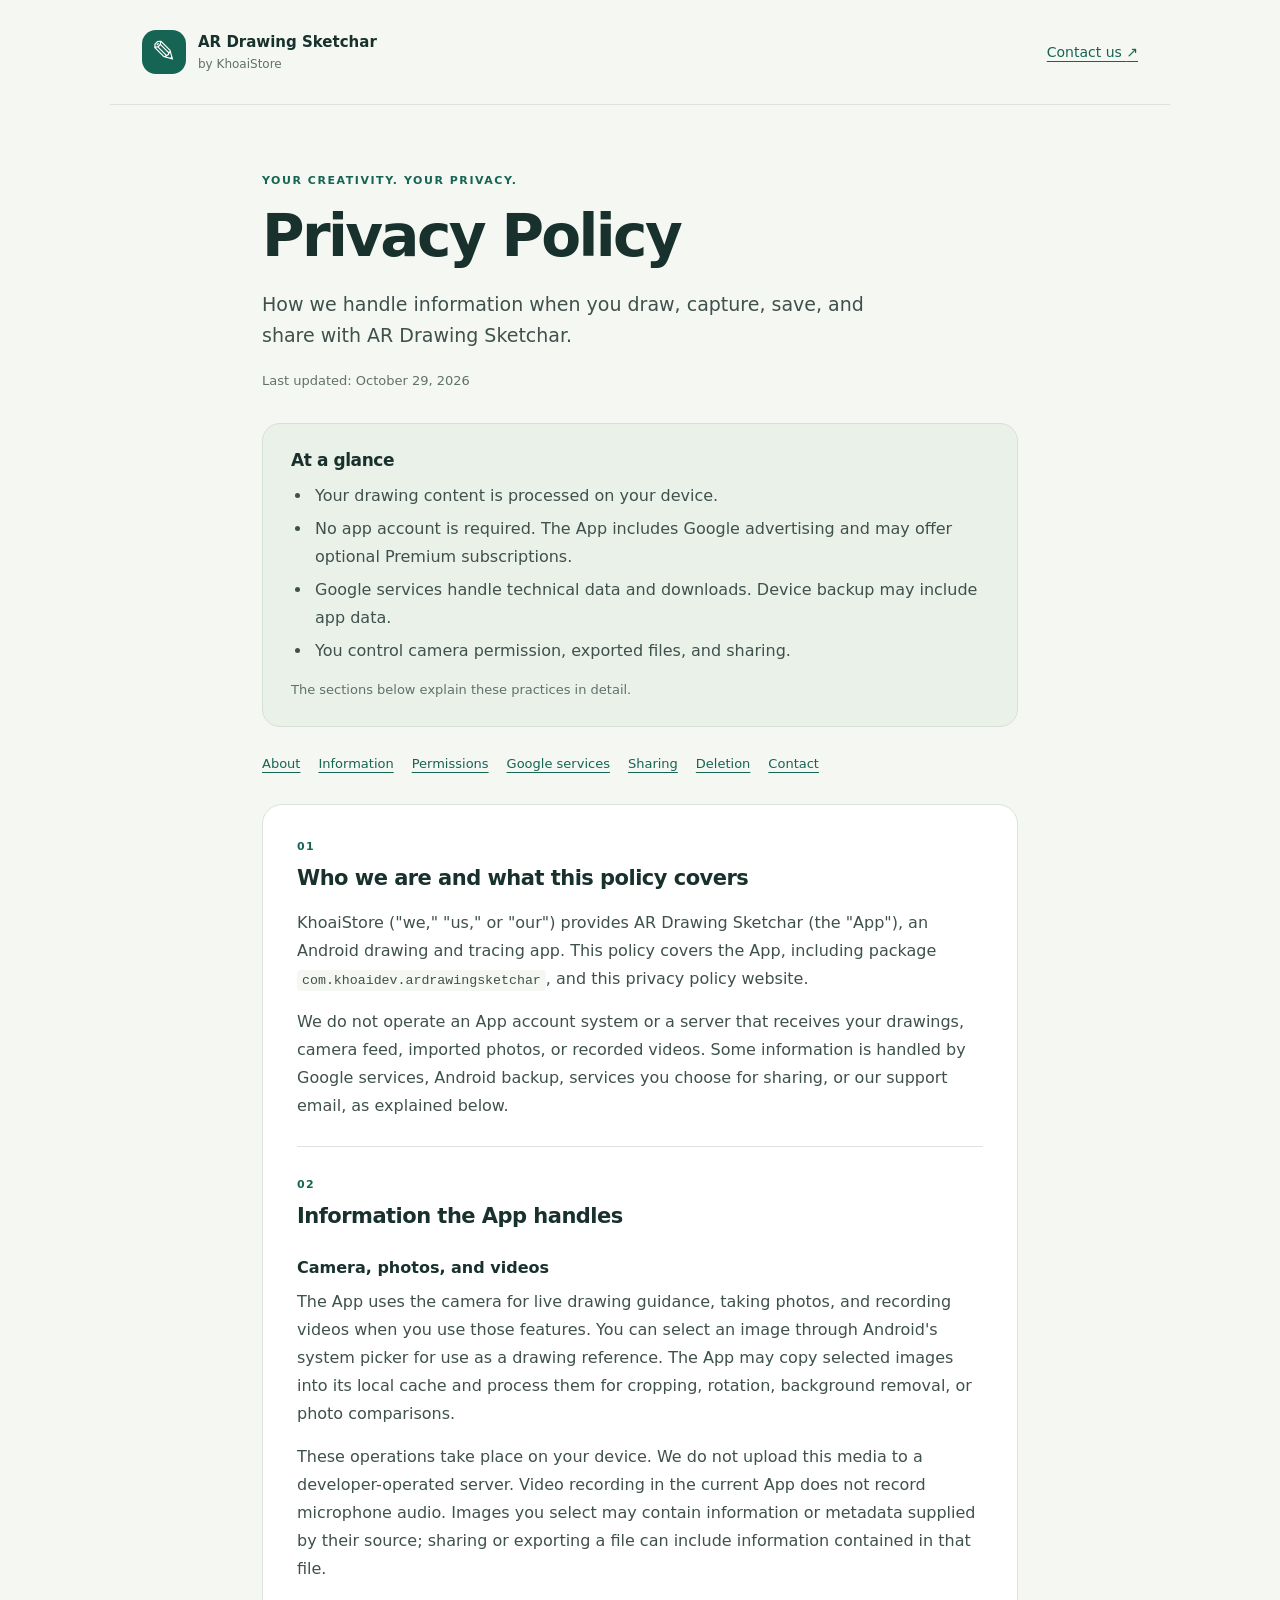
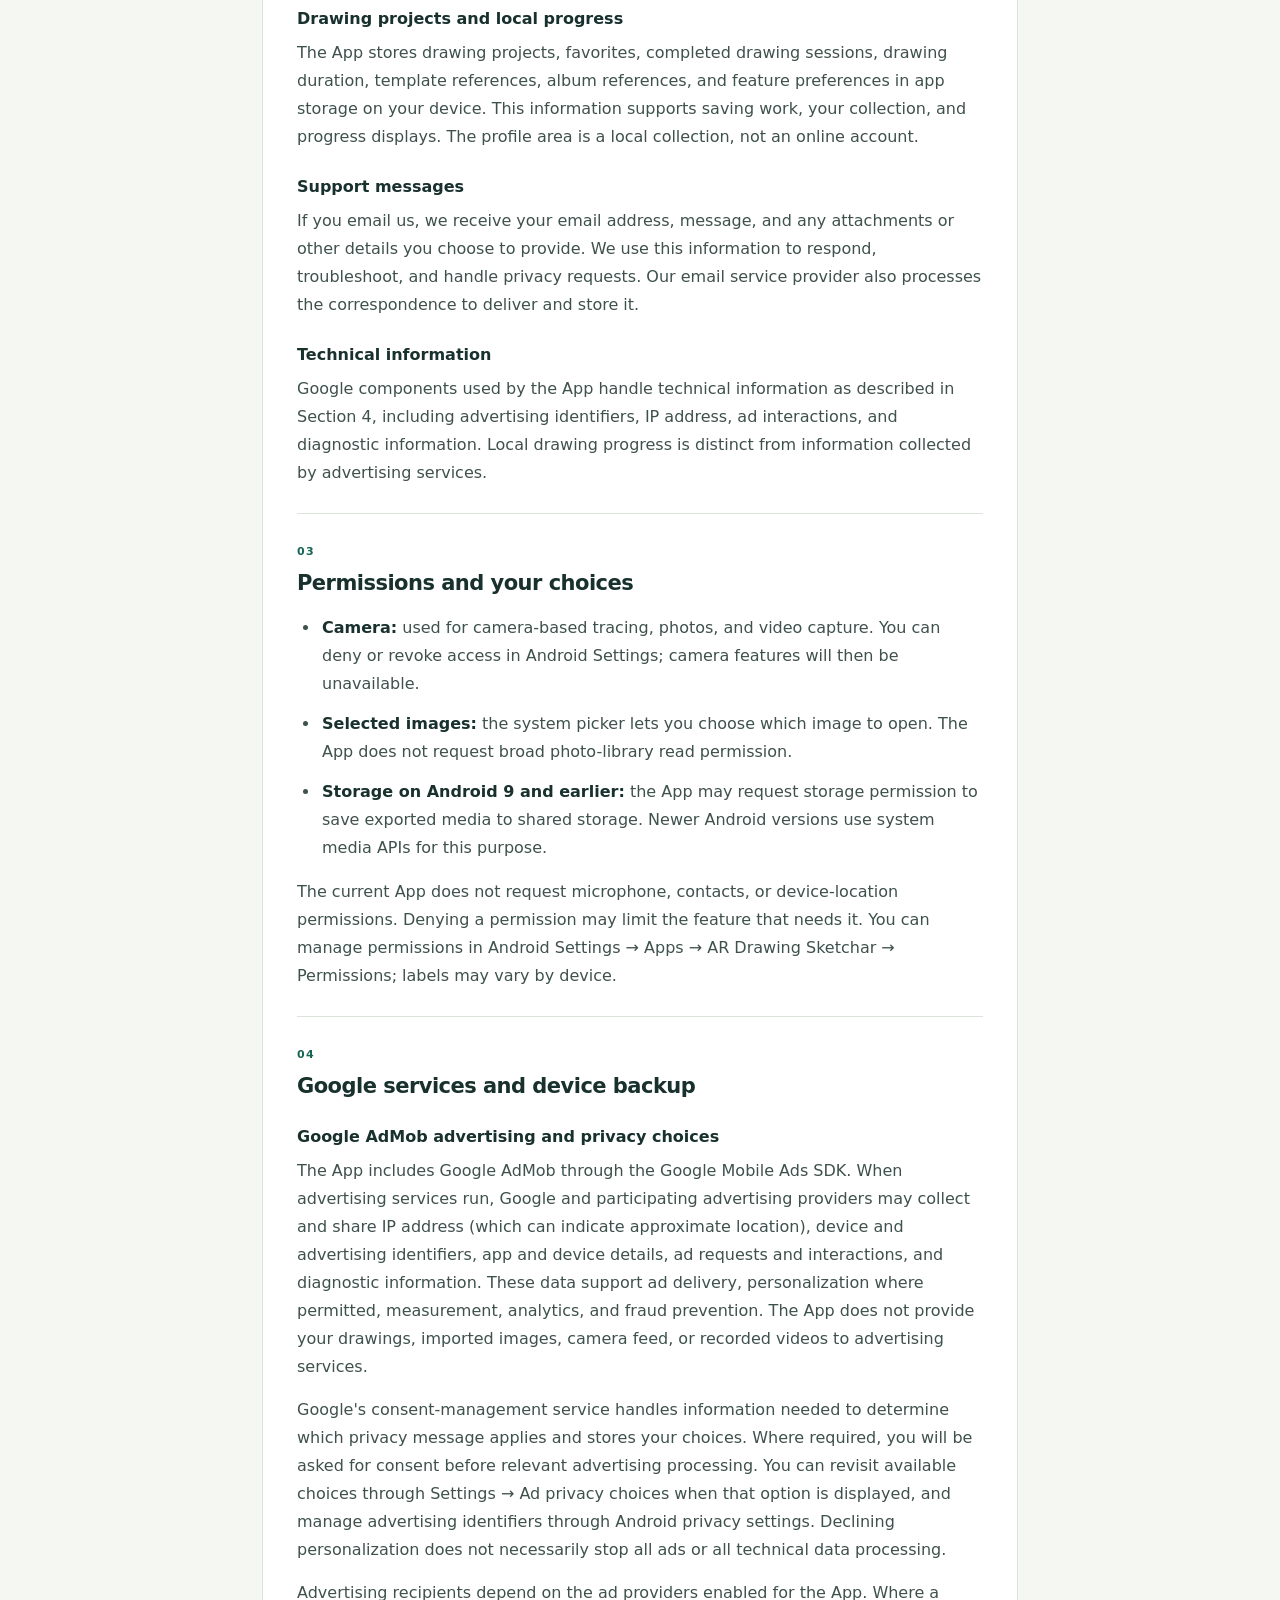
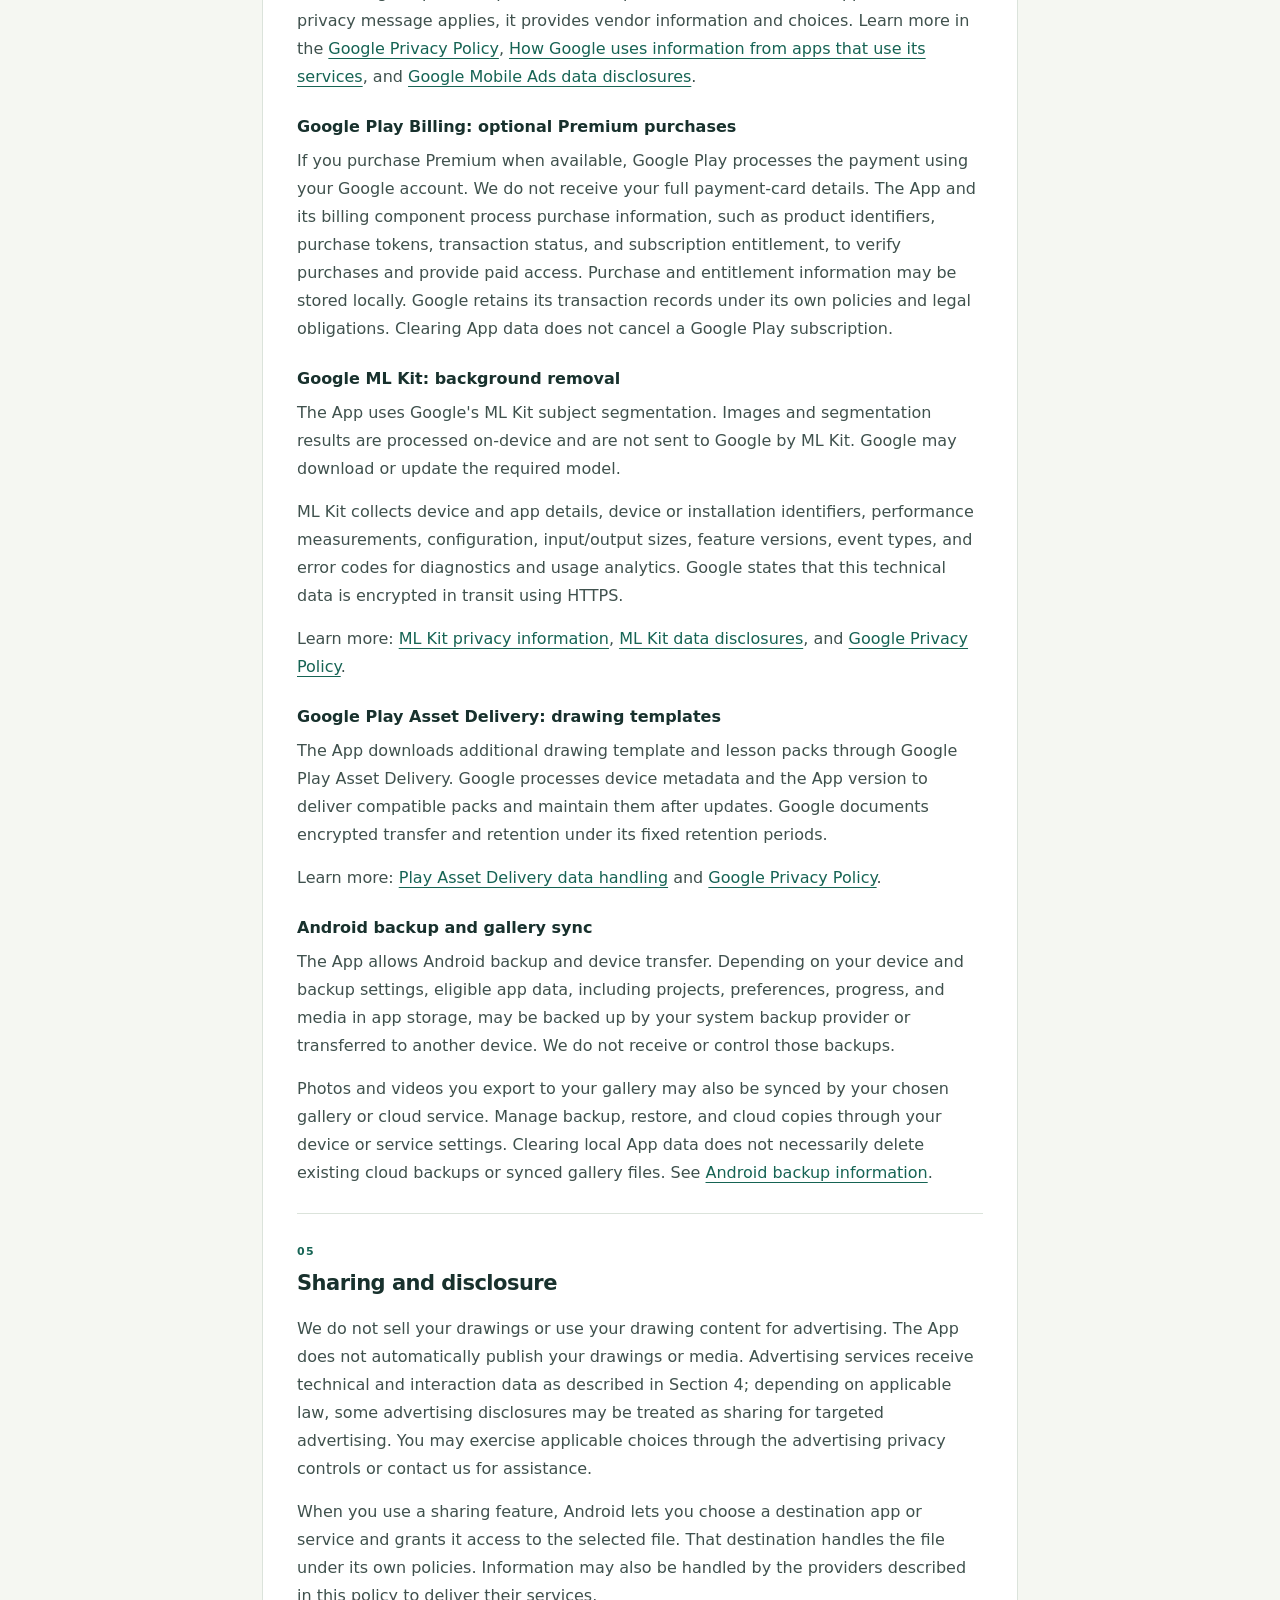
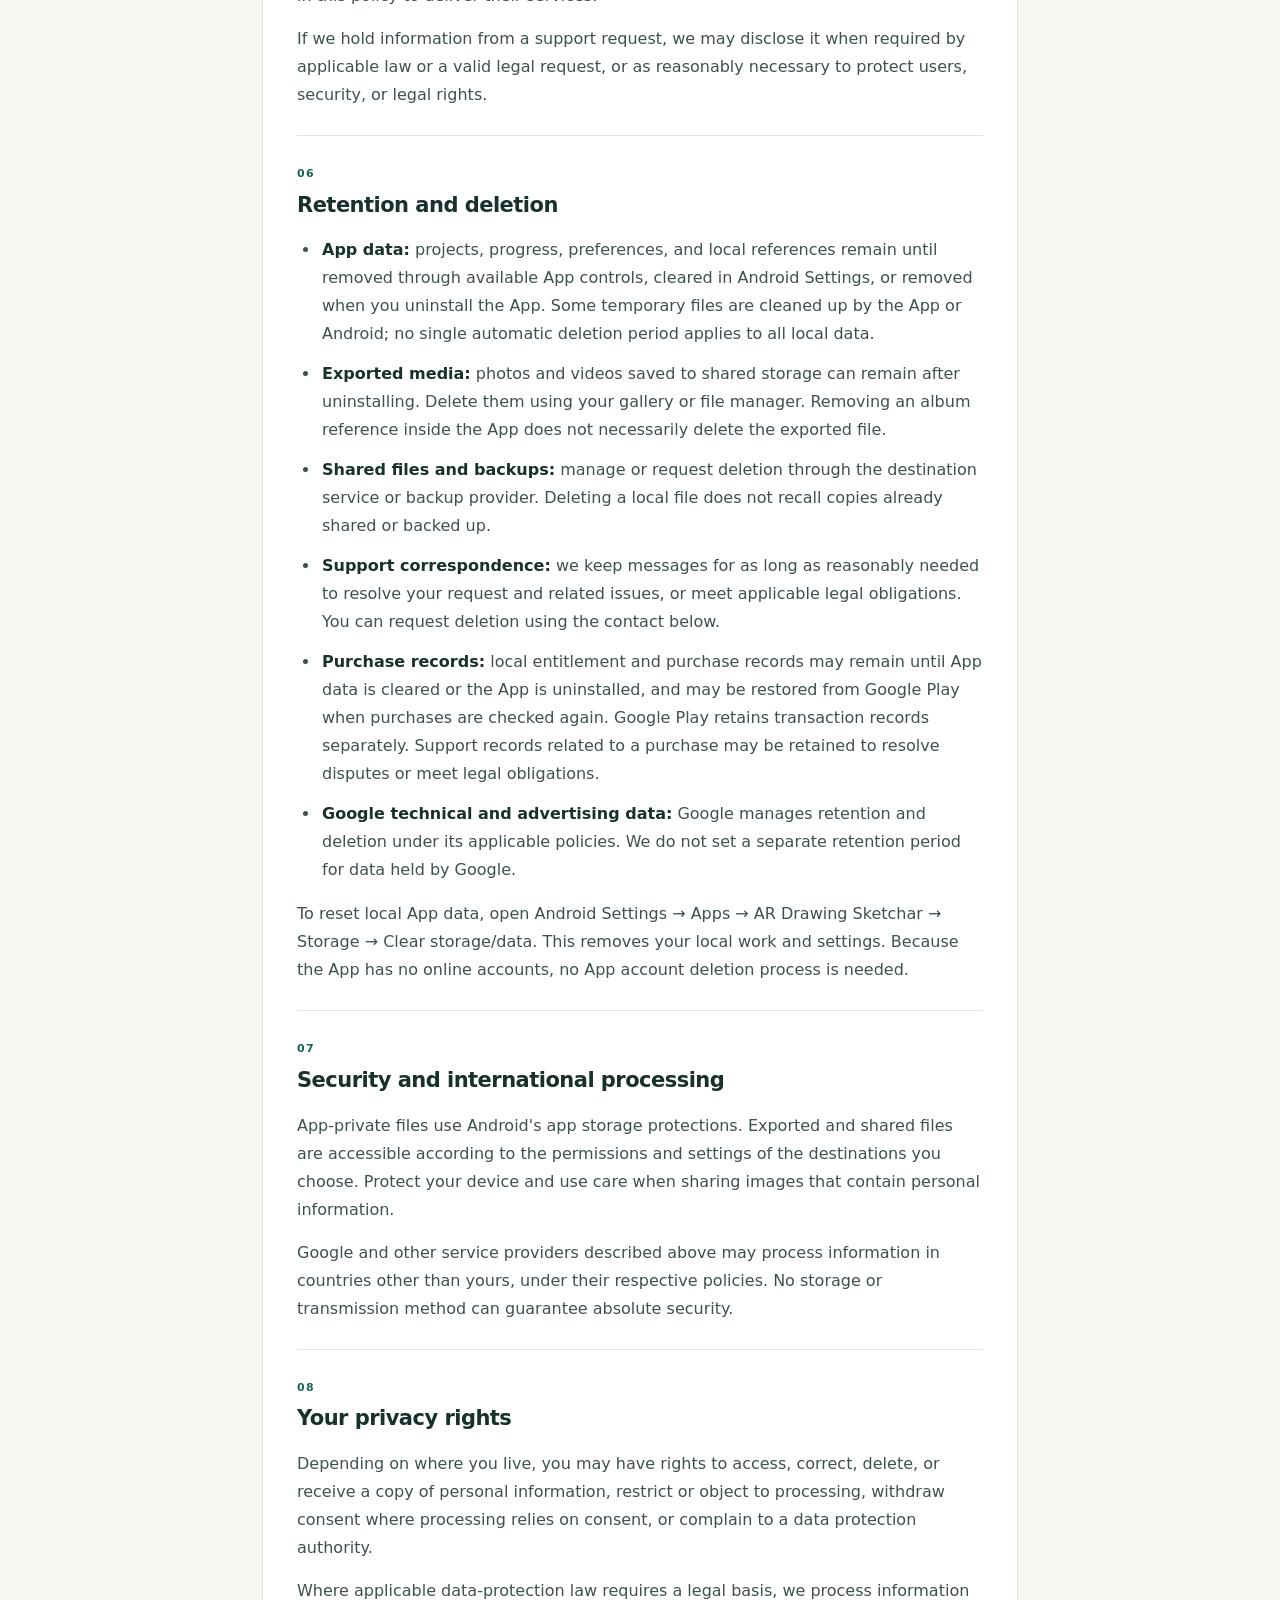
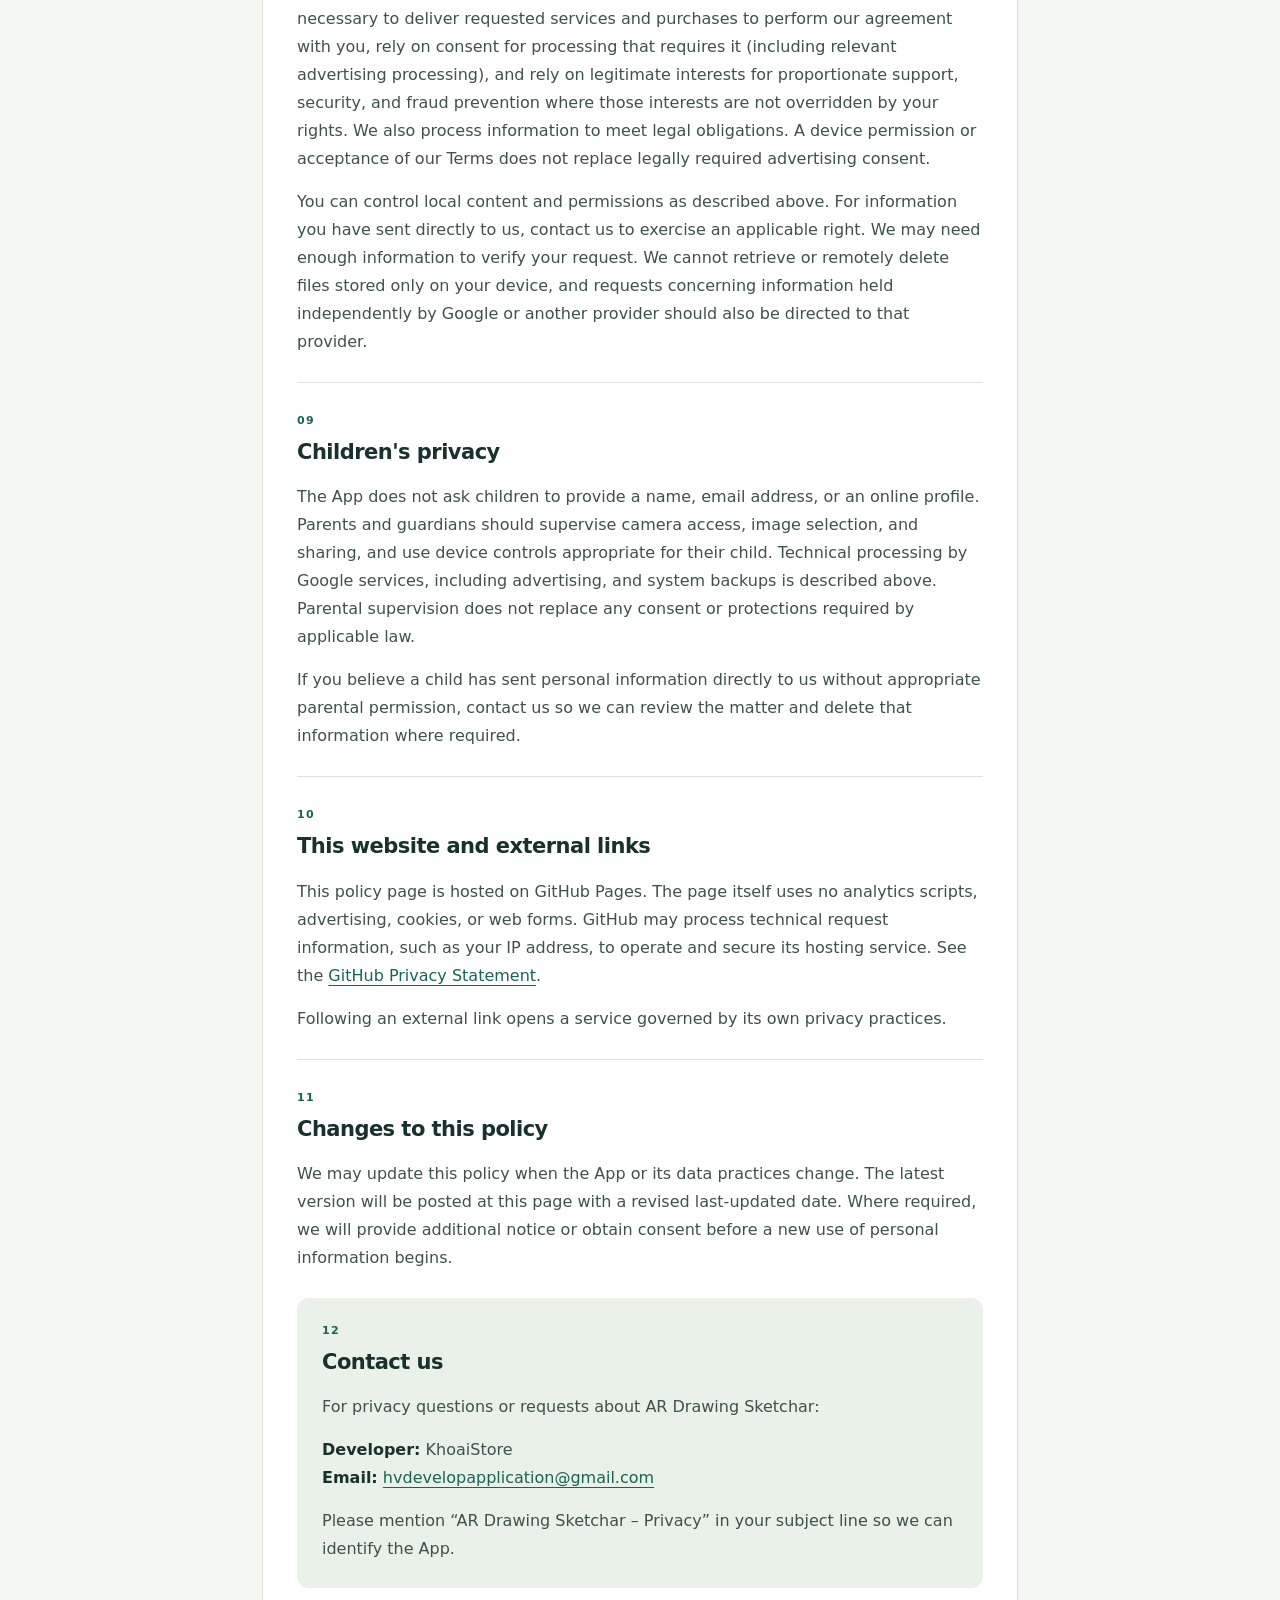
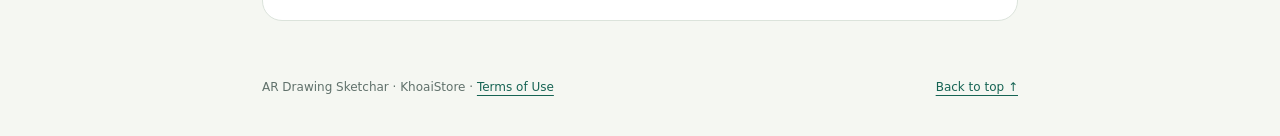
==== commit 77f9508a: "Publish Terms of Use for AR Drawing Sketchar" ====
--- a/index.html
+++ b/index.html
@@ -132,6 +132,6 @@
       </section>
     </article>
   </main>
-  <footer><p>AR Drawing Sketchar · KhoaiStore</p><a href="#policy">Back to top ↑</a></footer>
+  <footer><p>AR Drawing Sketchar · KhoaiStore · <a href="terms.html">Terms of Use</a></p><a href="#policy">Back to top ↑</a></footer>
 </body>
 </html>
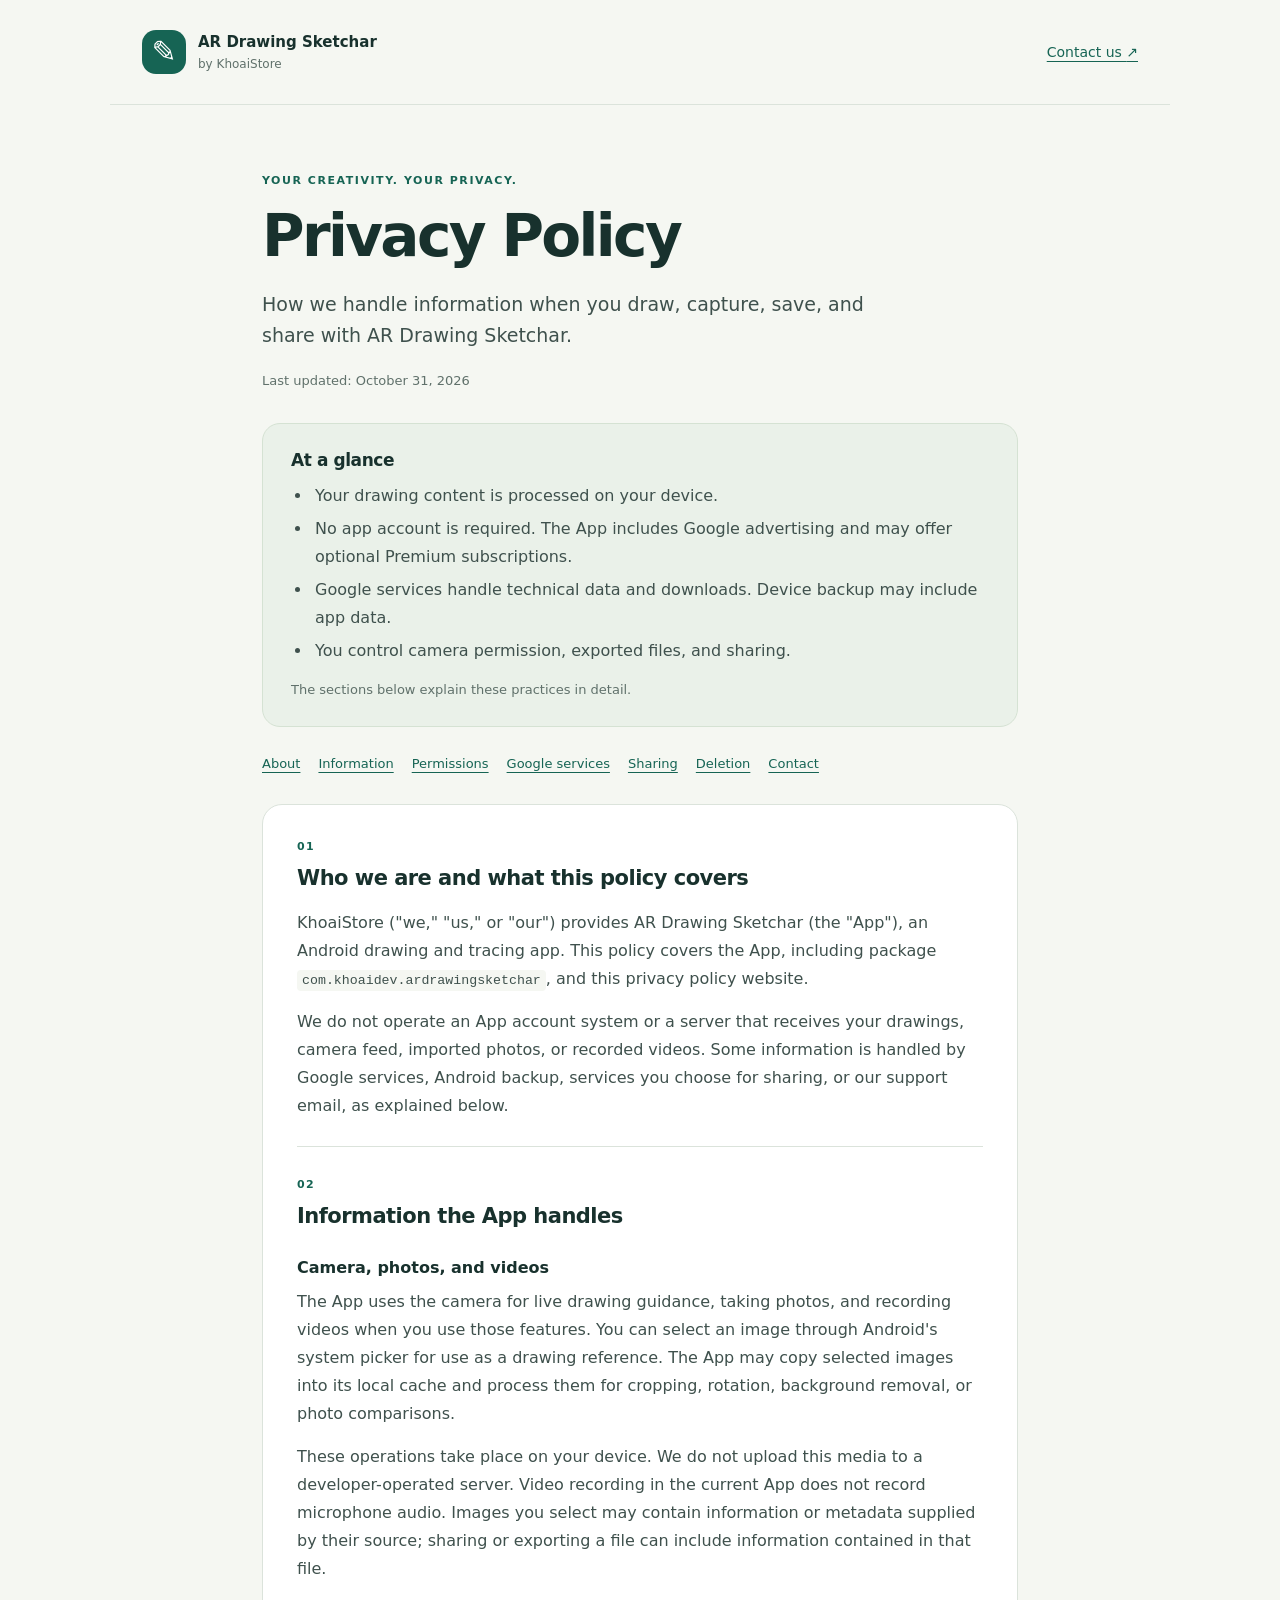
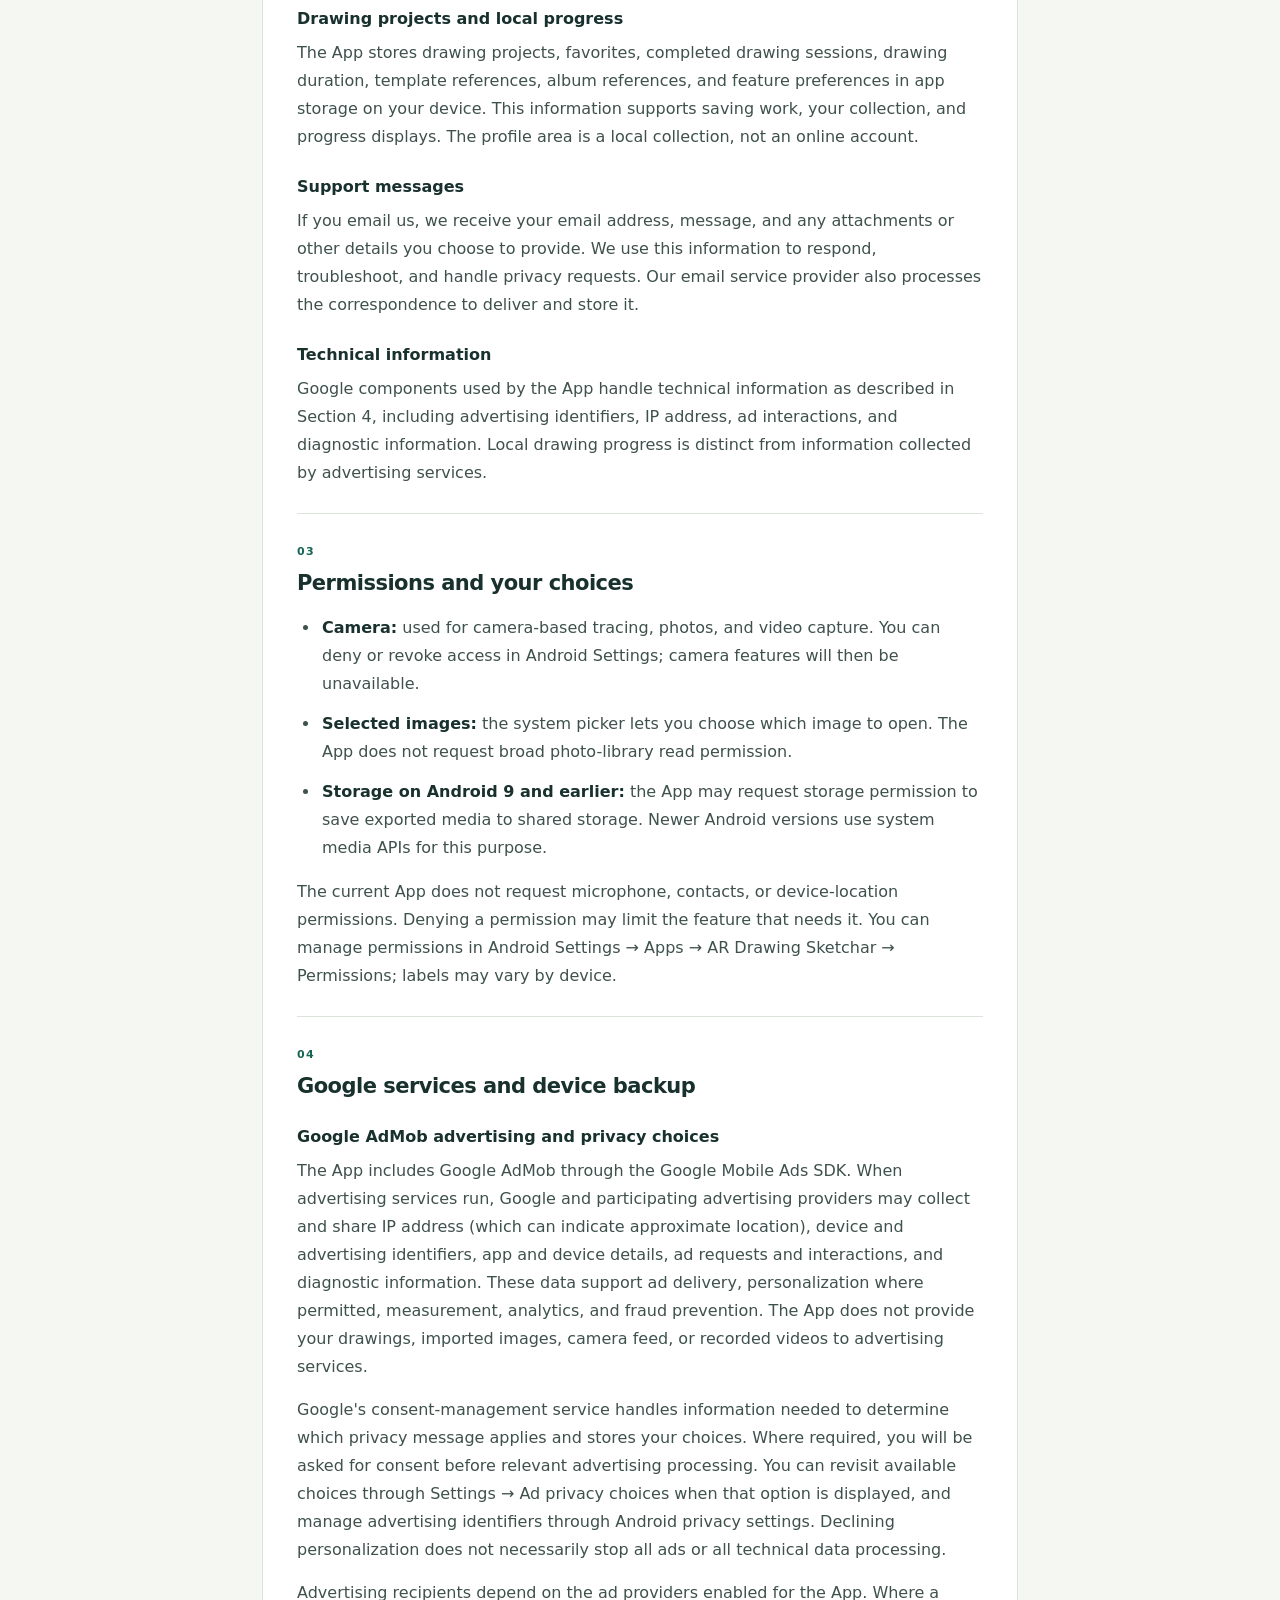
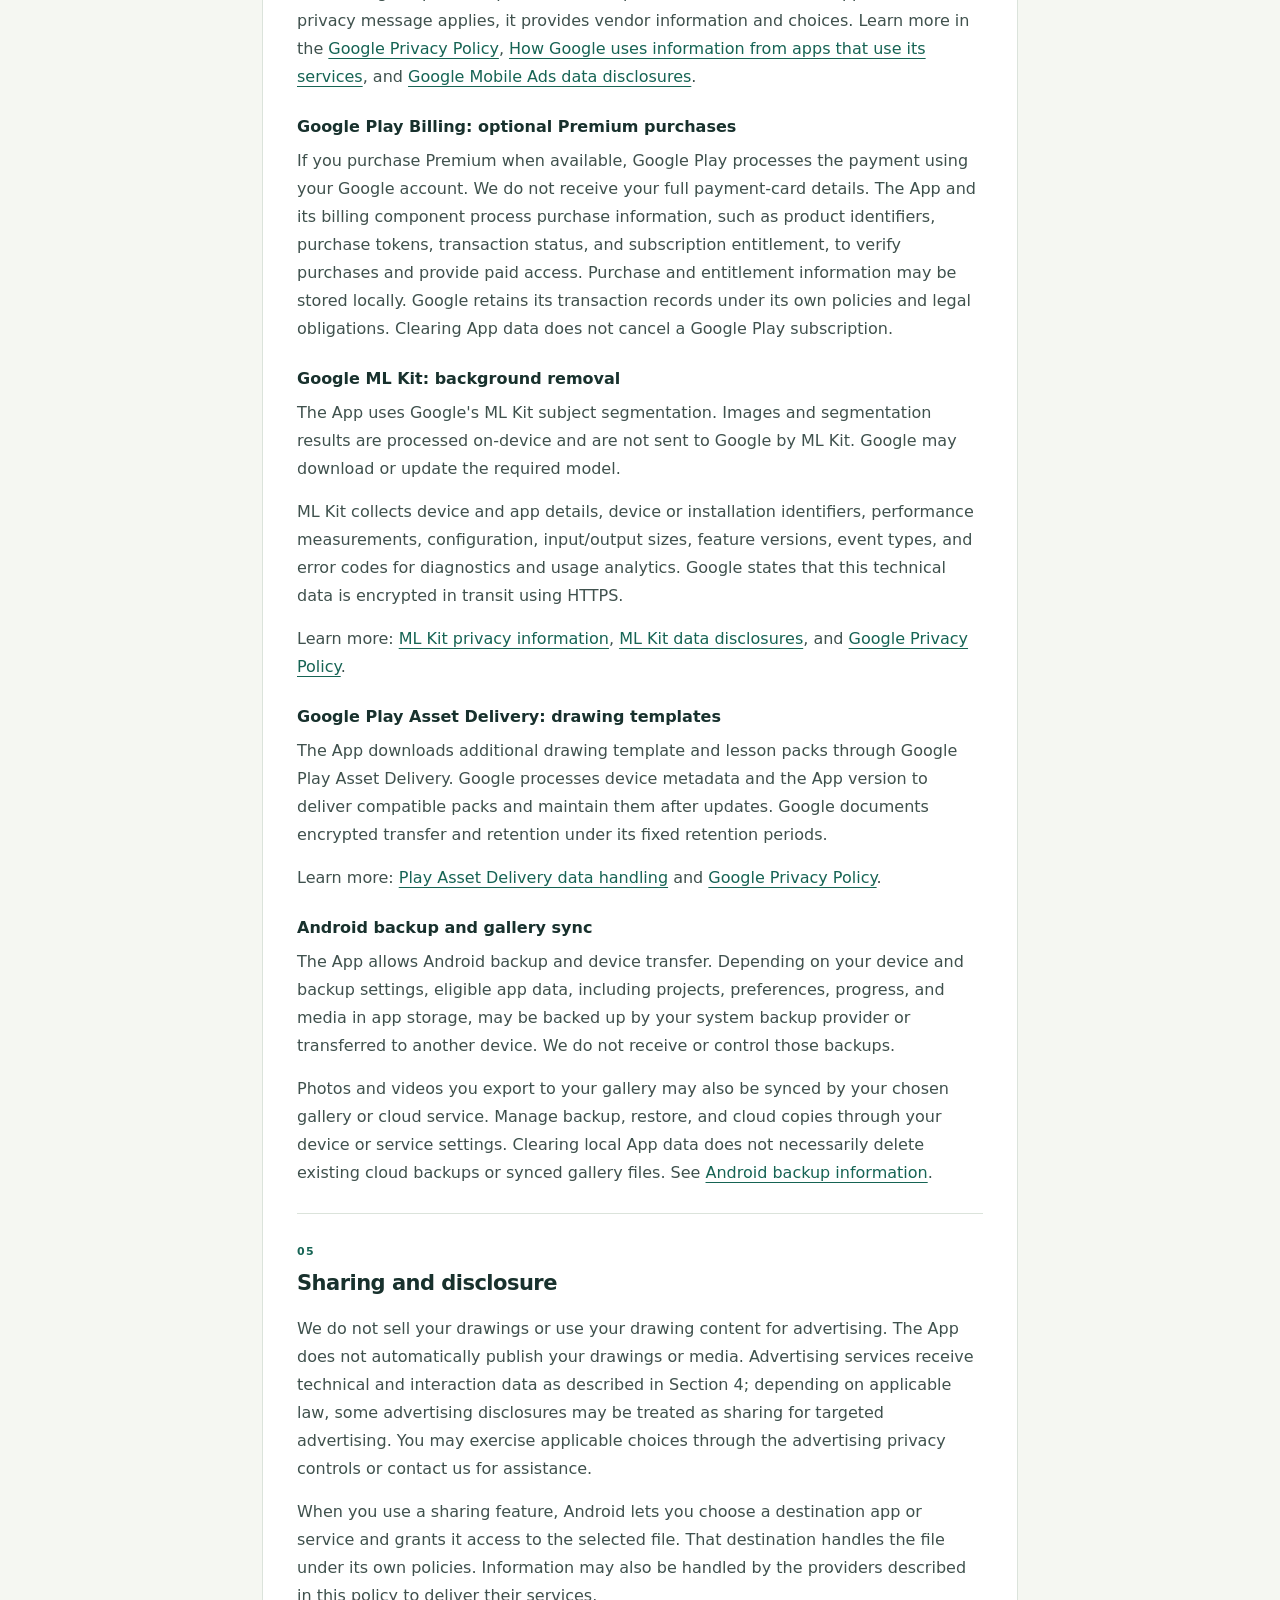
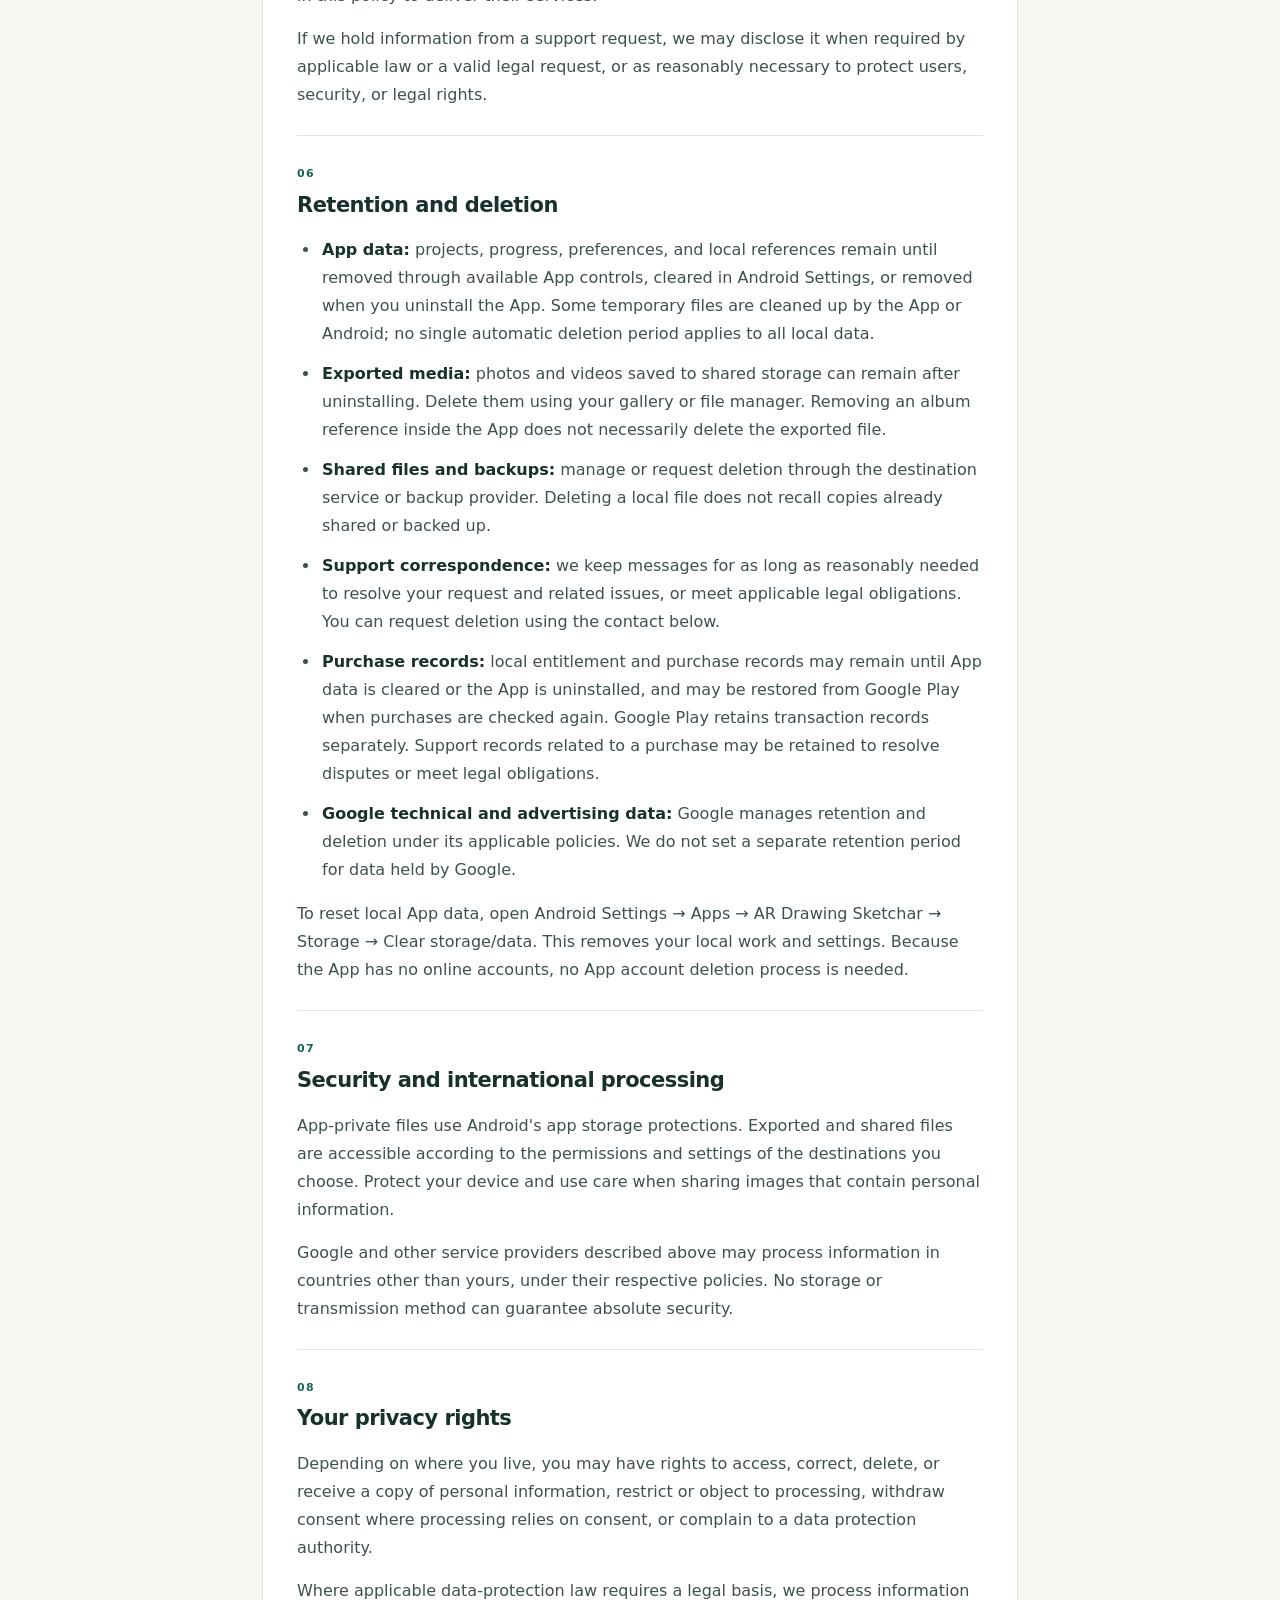
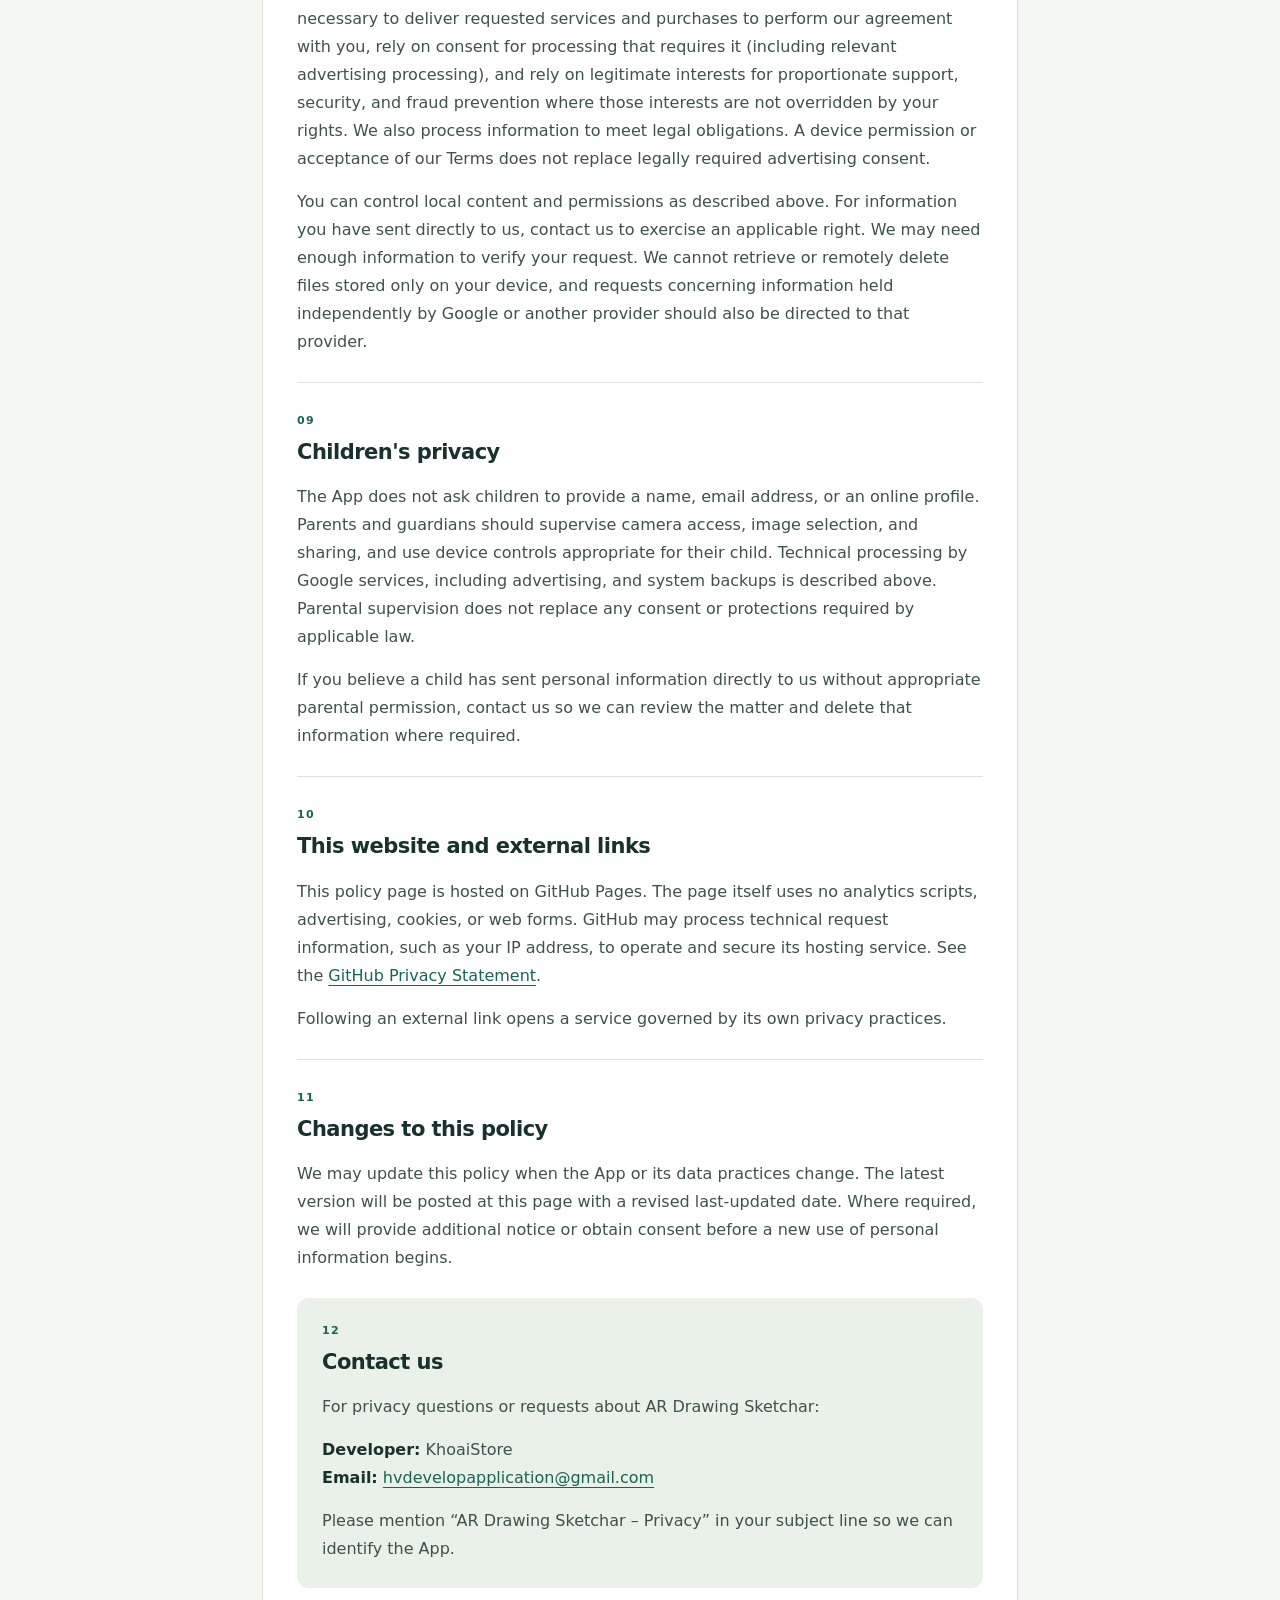
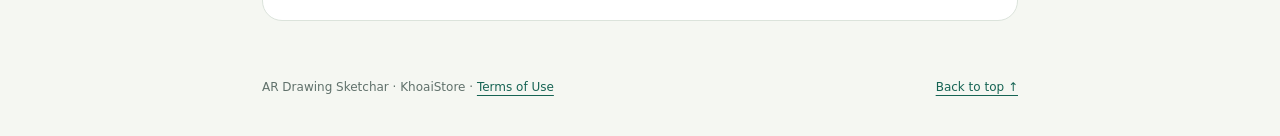
==== commit 542b311e: "Update legal documents and package complete offline copies" ====
--- a/index.html
+++ b/index.html
@@ -20,7 +20,7 @@
       <p class="eyebrow">Your creativity. Your privacy.</p>
       <h1>Privacy Policy</h1>
       <p class="lead">How we handle information when you draw, capture, save, and share with AR Drawing Sketchar.</p>
-      <p class="updated">Last updated: <time datetime="2026-10-29">October 29, 2026</time></p>
+      <p class="updated">Last updated: <time datetime="2026-10-31">October 31, 2026</time></p>
     </div>
     <aside class="overview" aria-labelledby="overview-title">
       <h2 id="overview-title">At a glance</h2>
